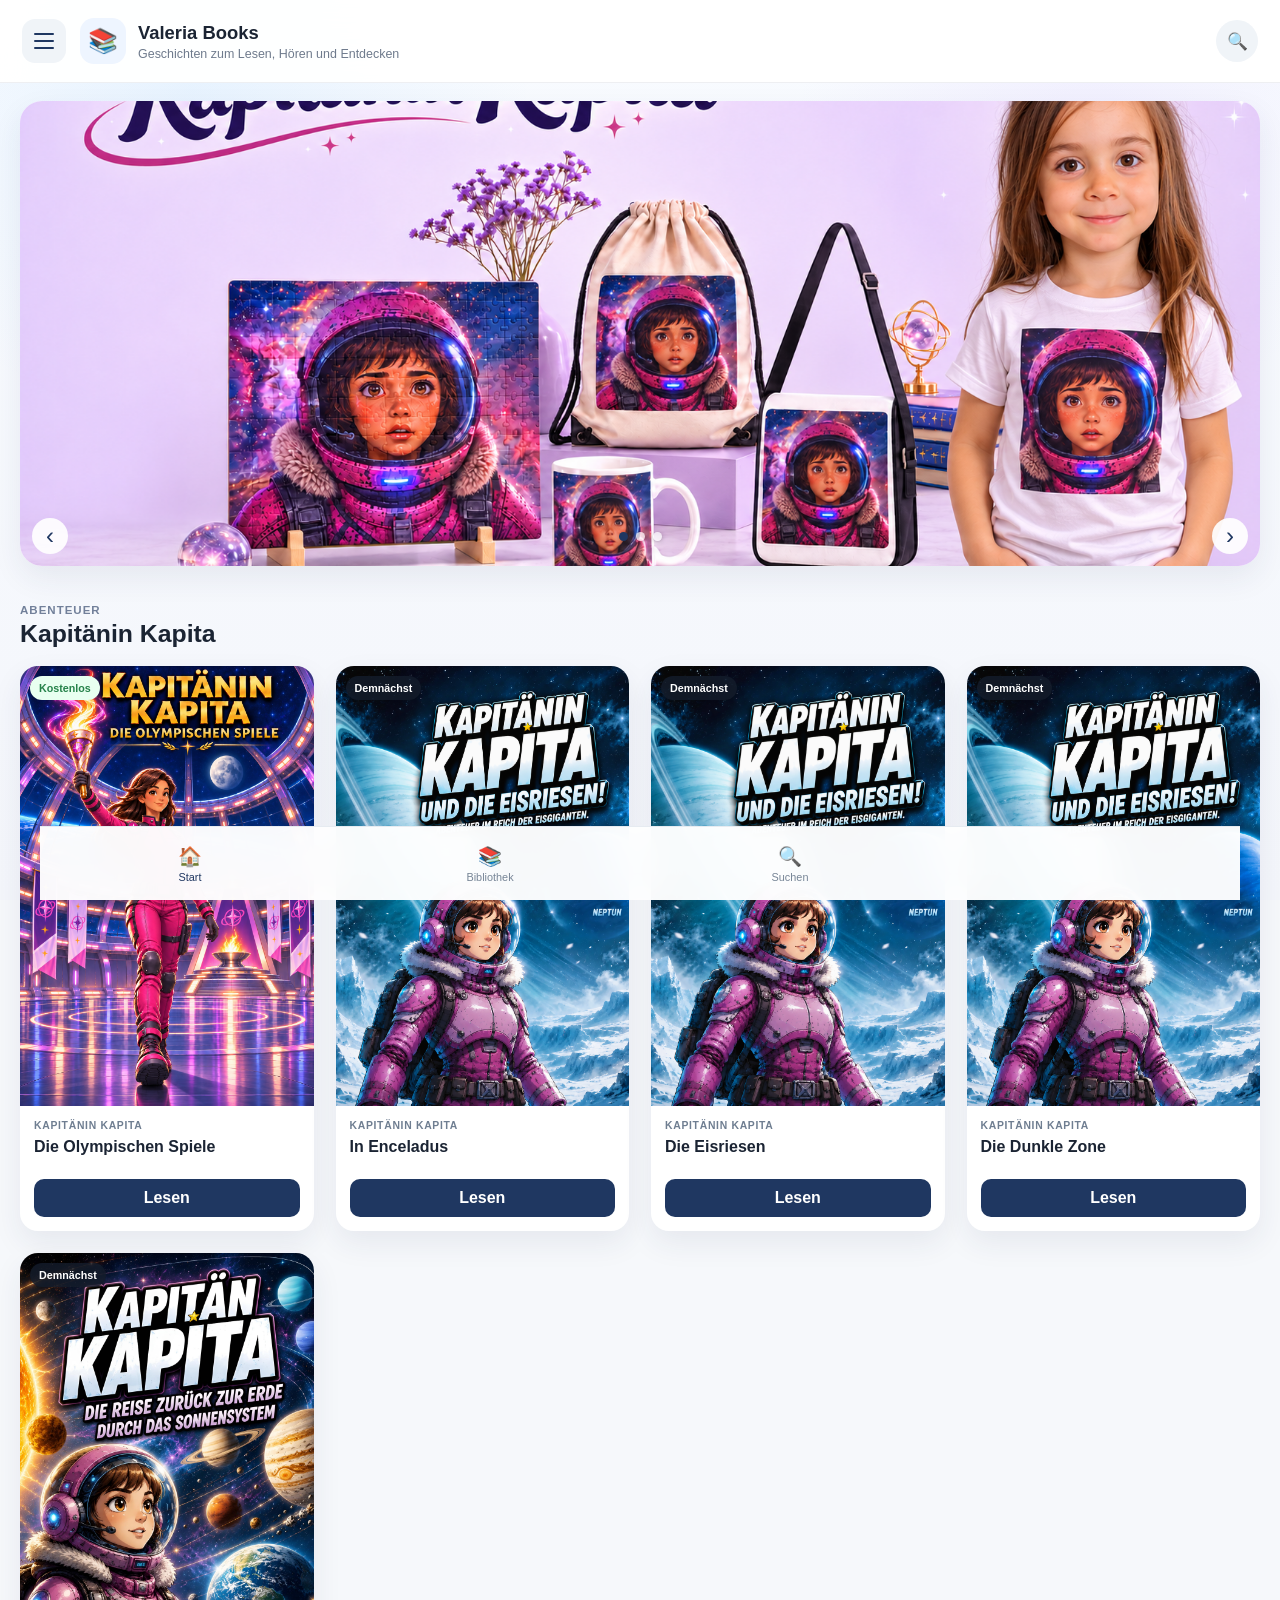
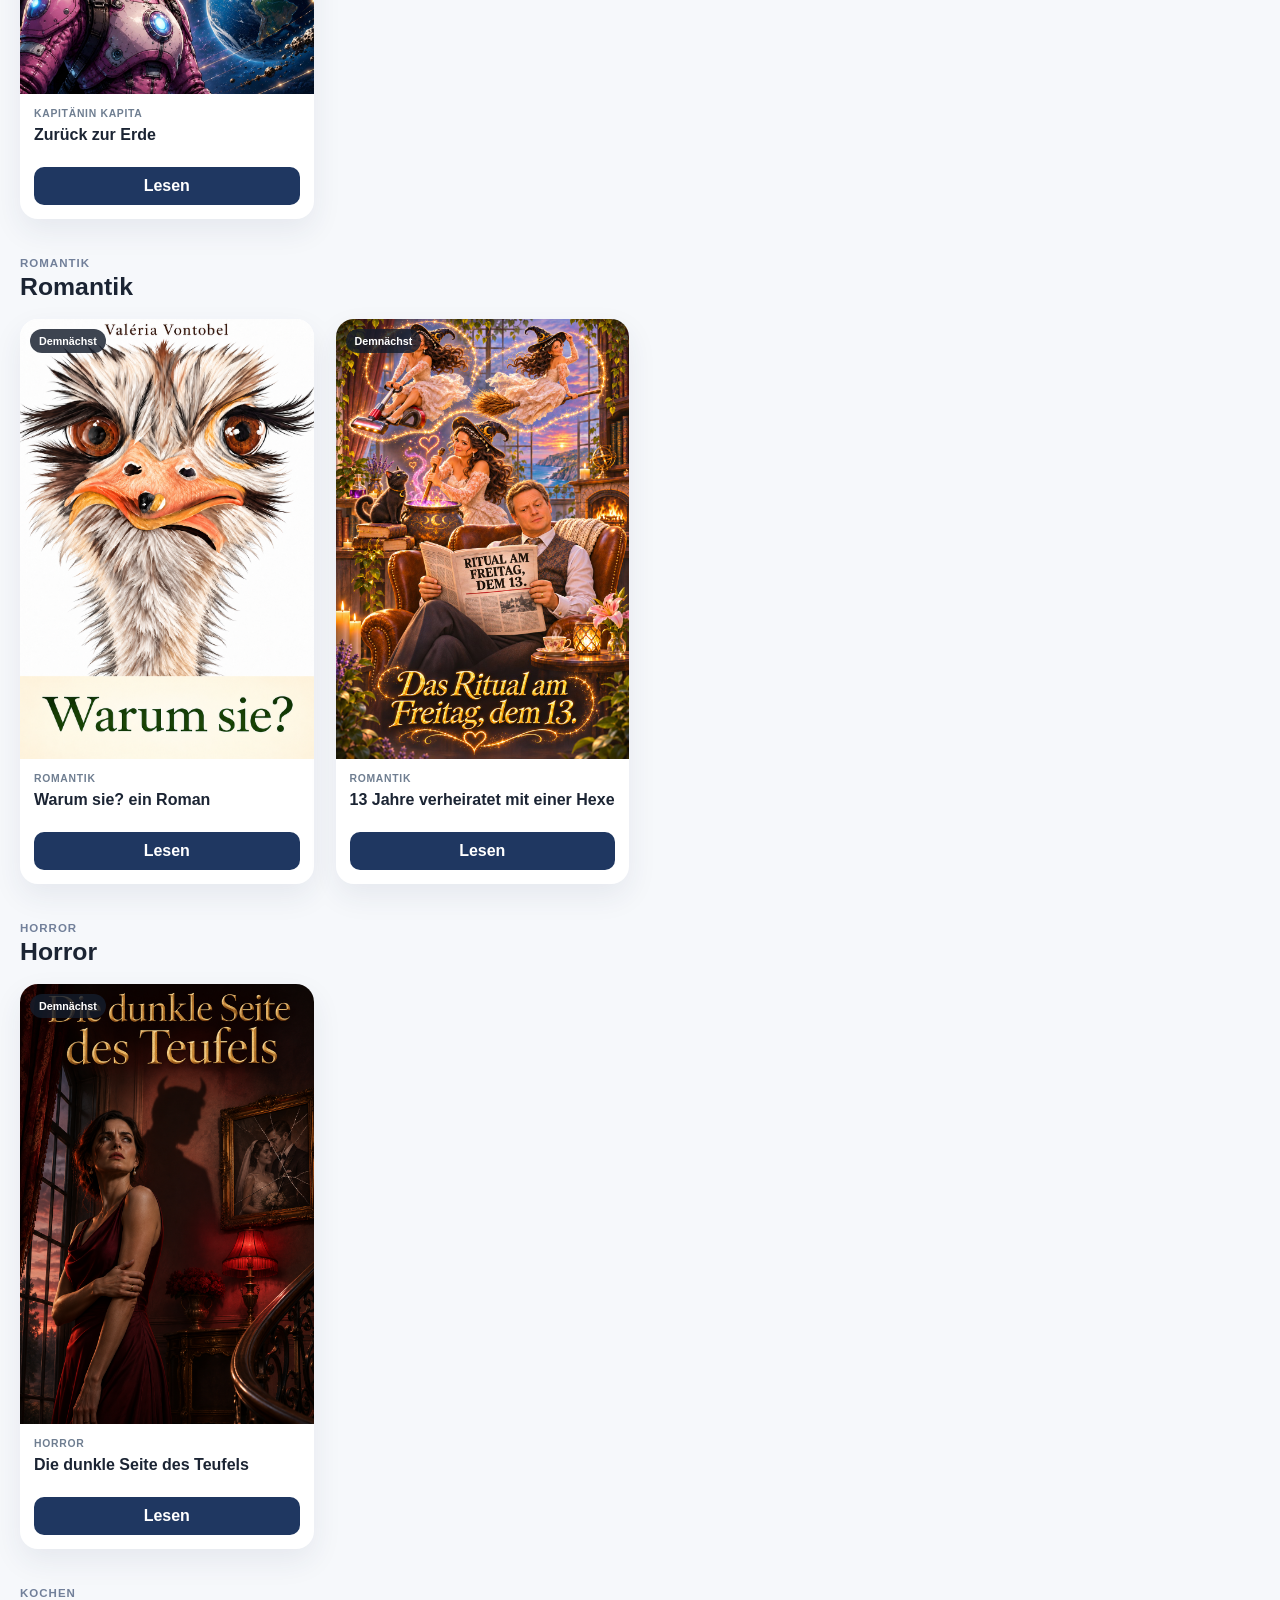
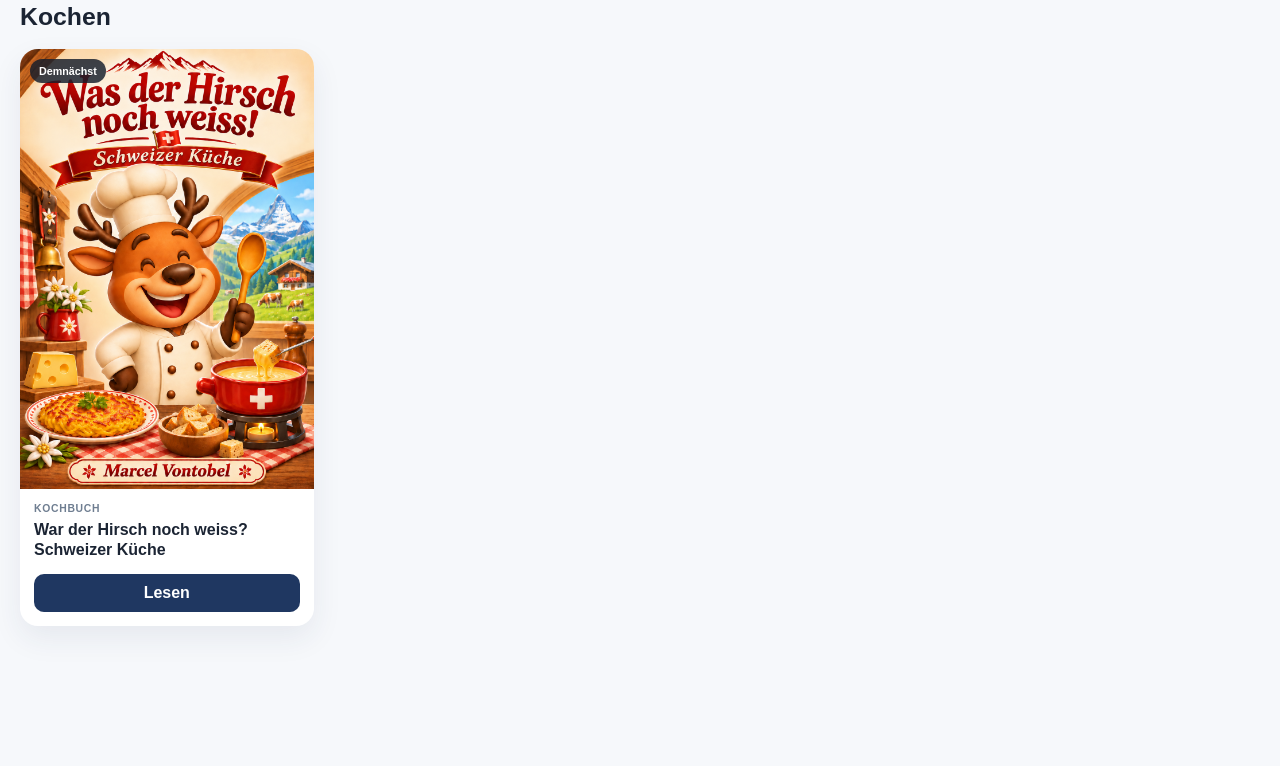
==== index.html @ 493003fc "Aktualisieren von index.html" ====
<!DOCTYPE html>
<html lang="de">
<head>
  <meta charset="UTF-8">
  <meta name="viewport" content="width=device-width, initial-scale=1.0">
  <meta name="theme-color" content="#f6f8fb">
  <title>Valeria Books</title>
  <link rel="stylesheet" href="style.css">
</head>
<body id="start">
  <div class="stars" aria-hidden="true"></div>

  <header class="app-header">
    <button class="hamburger-button" type="button" data-action="toggle-menu" aria-label="Menü öffnen" aria-expanded="false" aria-controls="sideMenu">
      <span></span><span></span><span></span>
    </button>

    <a class="brand" href="#start" aria-label="Valeria Books – Startseite">
      <span class="brand-logo" aria-hidden="true">📚</span>
      <span>
        <strong>Valeria Books</strong>
        <small>Geschichten zum Lesen, Hören und Entdecken</small>
      </span>
    </a>

    <button class="icon-button" type="button" aria-label="Bücher suchen" data-action="search">🔍</button>
  </header>

  <div class="menu-backdrop" data-menu-backdrop hidden></div>
  <aside class="side-drawer" id="sideMenu" aria-label="Seitennavigation" aria-hidden="true" hidden>
    <div class="drawer-header">
      <div class="drawer-brand"><span aria-hidden="true">📚</span><strong>Valeria Books</strong></div>
      <button class="drawer-close" type="button" data-action="close-menu" aria-label="Menü schließen">×</button>
    </div>
    <nav class="drawer-nav" aria-label="Buchbereiche">
      <a href="#start">Startseite</a>
      <a href="#abenteuer">Kapitänin Kapita</a>
      <a href="#romantik">Romantik</a>
      <a href="#horror">Horror</a>
      <a href="#kochen">Kochen</a>
      
    </nav>
    <button class="drawer-search" type="button" data-action="search">🔍 Bücher suchen</button>
  </aside>

  <main class="app-container">
    <section class="banner-section" aria-label="Shop-Banner">
      <div class="banner-carousel" data-banner-carousel>
        <a class="banner-slide is-active"  target="_blank" rel="noopener noreferrer" data-banner-slide aria-hidden="false">
          <img src="img/file_0000000030fc8210bdee2d3b74ef3574.png" alt="Personalisierte Produkte im Valeria-Shop">
        </a>
        <a class="banner-slide"
 target="_blank" rel="noopener noreferrer" data-banner-slide aria-hidden="true" hidden>
          <img src="img/file_00000000e430821088c0ae349a2ea5d4.png" alt="Weitere Produkte im Valeria">
        </a>
        <a class="banner-slide" 
 target="_blank" rel="noopener noreferrer" data-banner-slide aria-hidden="true" hidden>
          <img src="img/file_000000004d2882109ab9c5c5f6f6f538.png" alt="Entdecke den Valeria-Shop">
        </a>
        <div class="banner-controls" aria-label="Banner-Steuerung">
          <button type="button" data-banner-previous aria-label="Vorheriges Banner">‹</button>
          <div class="banner-indicators" aria-label="Banner auswählen">
            <button type="button" class="banner-indicator is-active" data-banner-to="0" aria-label="Banner 1"></button>
            <button type="button" class="banner-indicator" data-banner-to="1" aria-label="Banner 2"></button>
            <button type="button" class="banner-indicator" data-banner-to="2" aria-label="Banner 3"></button>
          </div>
          <button type="button" data-banner-next aria-label="Nächstes Banner">›</button>
        </div>
      </div>
    </section>

    

    <section class="books-section" id="abenteuer" data-section-category="abenteuer" aria-labelledby="adventure-title">
      <div class="section-header">
        <div><span class="section-label">Abenteuer</span><h2 id="adventure-title">Kapitänin Kapita</h2></div>
      </div>
      <div class="book-grid">
        <article class="book-card" data-book="olympia" data-genres="abenteuer" data-status="available">
          <div class="cover-wrapper">
            <img src="img/file_0000000037108210b31a0ede1bb3b9b4.png"
 class="book-cover" alt="Kapitänin Kapita – Die Olympischen Spiele">
            <span class="book-badge free">Kostenlos</span>
          </div>
          <div class="book-info"><span class="book-series">KAPITÄNIN KAPITA</span><h3>Die Olympischen Spiele</h3><a class="book-button" href="olympiade.html">Lesen</a></div>
        </article>

        <article class="book-card" data-book="enceladus" data-genres="abenteuer" data-status="soon">
          <div class="cover-wrapper"><img src="img/IMG_20261128_060818.png" class="book-cover" alt="Kapitänin Kapita – In Enceladus"><span class="book-badge locked">Demnächst</span></div>
          <div class="book-info"><span class="book-series">KAPITÄNIN KAPITA</span><h3>In Enceladus</h3><a class="book-button" href="flipbuch2.html">Lesen</a></div>
        </article>

        <article class="book-card" data-book="eisriesen" data-genres="abenteuer" data-status="soon">
          <div class="cover-wrapper"><img src="img/IMG_20261128_060818.png" class="book-cover" alt="Kapitänin Kapita – Die Eisriesen"><span class="book-badge locked">Demnächst</span></div>
          <div class="book-info"><span class="book-series">KAPITÄNIN KAPITA</span><h3>Die Eisriesen</h3><a class="book-button" href="eisreisen.html">Lesen</a></div>
        </article>

        <article class="book-card" data-book="dunkle-zone" data-genres="abenteuer" data-status="soon">
          <div class="cover-wrapper"><img src="img/IMG_20261128_060818.png" class="book-cover" alt="Kapitänin Kapita – Die Dunkle Zone"><span class="book-badge locked">Demnächst</span></div>
          <div class="book-info"><span class="book-series">KAPITÄNIN KAPITA</span><h3>Die Dunkle Zone</h3><a class="book-button" href="dunkle-zone.html">Lesen</a></div>
        </article>

        <article class="book-card" data-book="zurueck-erde" data-genres="abenteuer" data-status="soon">
          <div class="cover-wrapper"><img src="img/volta para terra.jpg" class="book-cover" alt="Kapitänin Kapita – Zurück zur Erde"><span class="book-badge locked">Demnächst</span></div>
          <div class="book-info"><span class="book-series">KAPITÄNIN KAPITA</span><h3>Zurück zur Erde</h3><a class="book-button" href="zurueck-zur-erde.html">Lesen</a></div>
        </article>
      </div>
    </section>

    <section class="books-section" id="romantik" data-section-category="romantik" aria-labelledby="romantik-title">
      <div class="section-header"><div><span class="section-label">Romantik</span><h2 id="romantik-title">Romantik</h2></div></div>
      <div class="book-grid">
        <article class="book-card" data-book="warum-sie" data-genres="romantik" data-status="soon">
          <div class="cover-wrapper"><img src="img/file_0000000092f08210beefaadc569ef934.png" class="book-cover" alt="Warum sie?"><span class="book-badge locked">Demnächst</span></div>
          <div class="book-info"><span class="book-series">ROMANTIK</span><h3>Warum sie? ein Roman</h3><a class="book-button" href="warum-sie.html">Lesen</a></div>
        </article>
        <article class="book-card" data-book="33-jahre-hexe" data-genres="romantik" data-status="soon">
          <div class="cover-wrapper"><img src="img/file_00000000ebf08210982a9cc4c1b26bf6.jpg" class="book-cover" alt="13 Jahre verheiratet mit einer Hexe"><span class="book-badge locked">Demnächst</span></div>
          <div class="book-info"><span class="book-series">ROMANTIK</span><h3>13 Jahre verheiratet mit einer Hexe</h3><a class="book-button" href="33-jahre-verheiratet-mit-einer-hexe.html">Lesen</a></div>
        </article>
        
      </div>
    </section>
<section
  class="books-section"
  id="horror"
  data-section-category="horror"
  aria-labelledby="horror-title"
>
  <div class="section-header">
    <div>
      <span class="section-label">Horror</span>
      <h2 id="horror-title">Horror</h2>
    </div>
  </div>

  <div class="book-grid">

    <article
      class="book-card"
      data-book="dunkle-seite-des-teufels"
      data-genres="horror"
      data-status="soon"
    >
      <div class="cover-wrapper">
        <img
          src="img/file_000000007bf48210860c46ea80ad7a96.png"
          class="book-cover"
          alt="Die dunkle Seite des Teufels"
        >
        <span class="book-badge locked">Demnächst</span>
      </div>

      <div class="book-info">
        <span class="book-series">HORROR</span>
        <h3>Die dunkle Seite des Teufels</h3>
        <a
          class="book-button"
          href="die-dunkle-seite-des-teufels.html"
        >
          Lesen
        </a>
      </div>
    </article>


    
</section>
    

    

    <section class="books-section" id="kochen" data-section-category="kochen" aria-labelledby="kochen-title">
      <div class="section-header"><div><span class="section-label">Kochen</span><h2 id="kochen-title">Kochen</h2></div></div>
      <div class="book-grid">
        <article class="book-card" data-book="schweizer-kueche" data-genres="kochen" data-status="soon">
          <div class="cover-wrapper"><img src="img/file_0000000044d082108f088b40fbda5c74.png" class="book-cover" alt="War der Hirsch noch weiss? Schweizer Küche"><span class="book-badge locked">Demnächst</span></div>
          <div class="book-info"><span class="book-series">KOCHBUCH</span><h3>War der Hirsch noch weiss? Schweizer Küche</h3><a class="book-button" href="war-der-hirsch-noch-weiss.html">Lesen</a></div>
        
      </div>
    </section>

    <div class="bottom-space" aria-hidden="true"></div>
  </main>

  <nav class="bottom-nav" aria-label="Hauptmenü">
    <a href="#start" class="nav-item active"><span aria-hidden="true">🏠</span><small>Start</small></a>
    <a href="#abenteuer" class="nav-item"><span aria-hidden="true">📚</span><small>Bibliothek</small></a>
    <button class="nav-item" type="button" data-action="search"><span aria-hidden="true">🔍</span><small>Suchen</small></button>
    
  </nav>

  <script src="app.js"></script>
</body>
</html>
---- style.css ----
/* =========================
   RESET
========================= */

* {
  margin: 0;
  padding: 0;
  box-sizing: border-box;
}

html {
  scroll-behavior: smooth;
}

body {
  font-family: Arial, Helvetica, sans-serif;
  background: #f6f8fb;
  color: #1b2433;
  min-height: 100vh;
  overflow-x: hidden;
}

/* =========================
   FUNDO
========================= */

.stars {
  position: fixed;
  inset: 0;
  pointer-events: none;
  z-index: -1;

  background:
    radial-gradient(circle at 15% 10%, rgba(119, 190, 255, 0.13), transparent 25%),
    radial-gradient(circle at 85% 15%, rgba(190, 154, 255, 0.12), transparent 22%),
    linear-gradient(180deg, #f8fbff 0%, #f4f6fb 100%);
}

/* =========================
   CABEÇALHO
========================= */

.app-header {
  width: 100%;
  max-width: 1200px;
  margin: 0 auto;

  padding: 18px 22px;

  display: flex;
  align-items: center;
  justify-content: space-between;

  position: sticky;
  top: 0;
  z-index: 1000;

  background: rgba(255, 255, 255, 0.94);
  backdrop-filter: blur(16px);

  border-bottom: 1px solid rgba(20, 40, 70, 0.07);
}

.brand {
  display: flex;
  align-items: center;
  gap: 12px;
}

.brand-logo {
  width: 46px;
  height: 46px;

  display: flex;
  align-items: center;
  justify-content: center;

  border-radius: 14px;

  background: #eef5ff;

  font-size: 1.5rem;
}

.brand h1 {
  font-size: 1.2rem;
  margin-bottom: 3px;
}

.brand p {
  font-size: 0.78rem;
  color: #6f7b8d;
}

.header-actions {
  display: flex;
  align-items: center;
  gap: 8px;
}

.icon-button,
.profile-button {
  width: 42px;
  height: 42px;

  border: none;
  border-radius: 50%;

  background: #f0f4f8;

  cursor: pointer;

  font-size: 1.05rem;
}

/* =========================
   CONTAINER PRINCIPAL
========================= */

.app-container {
  width: 100%;
  max-width: 1200px;

  margin: 0 auto;

  padding: 22px 20px 120px;
}

/* =========================
   CARROSSEL DO BANNER
========================= */

.banner-carousel {
  position: relative;
  overflow: hidden;
  border-radius: 22px;
  background: white;
  box-shadow: 0 12px 30px rgba(33, 53, 85, 0.08);
}

.banner-slide {
  display: block;
  width: 100%;
}

.banner-slide[hidden] {
  display: none;
}

.banner-slide img {
  display: block;
  width: 100%;
  aspect-ratio: 16 / 6;
  object-fit: cover;
}

.banner-controls {
  position: absolute;
  right: 12px;
  bottom: 12px;
  left: 12px;
  display: flex;
  align-items: center;
  justify-content: space-between;
  pointer-events: none;
}

.banner-controls > button,
.banner-indicator {
  pointer-events: auto;
  border: 0;
  cursor: pointer;
}

.banner-controls > button {
  width: 36px;
  height: 36px;
  border-radius: 50%;
  background: rgba(255, 255, 255, 0.92);
  color: #1f3761;
  font: inherit;
  font-size: 1.5rem;
  line-height: 1;
}

.banner-indicators {
  display: flex;
  align-items: center;
  gap: 8px;
}

.banner-indicator {
  width: 9px;
  height: 9px;
  padding: 0;
  border-radius: 50%;
  background: rgba(255, 255, 255, 0.72);
  box-shadow: 0 1px 4px rgba(0, 0, 0, 0.25);
}

.banner-indicator.is-active {
  background: #1f3761;
}

/* =========================
   HERO
========================= */

.hero-section {
  min-height: 300px;

  border-radius: 28px;

  overflow: hidden;

  display: flex;
  align-items: center;

  padding: 34px;

  background:
    linear-gradient(
      120deg,
      rgba(14, 36, 76, 0.98),
      rgba(61, 86, 147, 0.92)
    );

  color: white;

  box-shadow: 0 18px 45px rgba(26, 48, 88, 0.16);
}

.hero-content {
  max-width: 620px;
}

.hero-label {
  display: inline-block;

  padding: 6px 11px;

  border-radius: 999px;

  background: rgba(255, 255, 255, 0.16);

  font-size: 0.72rem;
  font-weight: 700;

  letter-spacing: 1px;

  margin-bottom: 16px;
}

.hero-content h2 {
  font-size: clamp(2rem, 6vw, 3.5rem);
  line-height: 1.05;

  margin-bottom: 16px;
}

.hero-content p {
  font-size: 1rem;
  line-height: 1.7;

  max-width: 540px;

  opacity: 0.9;

  margin-bottom: 24px;
}

.hero-button {
  display: inline-flex;

  padding: 12px 18px;

  border-radius: 12px;

  background: white;

  color: #1a3158;

  text-decoration: none;

  font-weight: 700;
}

/* =========================
   CABEÇALHO DAS SEÇÕES
========================= */

/* =========================
   ANÚNCIOS
========================= */

.ad-section {
  margin: 28px 0;
}

.ad-section-label {
  display: block;
  margin-bottom: 8px;
  color: #7b8796;
  font-size: 0.68rem;
  font-weight: 700;
  letter-spacing: 1px;
  text-align: center;
  text-transform: uppercase;
}

.ad-slot {
  width: 100%;
  min-height: 100px;
  display: flex;
  align-items: center;
  justify-content: center;
  padding: 16px;
  border: 1px dashed #cfd7e1;
  border-radius: 18px;
  background: rgba(255, 255, 255, 0.72);
  color: #929dab;
  text-align: center;
}

.ad-slot span {
  font-size: 0.9rem;
}

@media (max-width: 600px) {
  .ad-section {
    margin: 22px 0;
  }

  .ad-slot {
    min-height: 120px;
    border-radius: 15px;
  }
}

section {
  margin-top: 38px;
}

.section-header {
  display: flex;
  align-items: flex-end;
  justify-content: space-between;

  gap: 12px;

  margin-bottom: 18px;
}

.section-header h2 {
  font-size: 1.55rem;
}

.section-label {
  display: block;

  font-size: 0.72rem;
  font-weight: 700;

  color: #72809a;

  text-transform: uppercase;
  letter-spacing: 1px;

  margin-bottom: 4px;
}

.text-button {
  border: none;
  background: transparent;

  color: #486fa9;

  font-weight: 700;

  cursor: pointer;
}

/* =========================
   CATEGORIAS
========================= */

.category-scroll {
  display: flex;
  gap: 12px;

  overflow-x: auto;

  padding-bottom: 6px;

  scrollbar-width: none;
}

.category-scroll::-webkit-scrollbar {
  display: none;
}

.category-card {
  min-width: 105px;

  border: 1px solid #e4eaf2;

  background: white;

  border-radius: 16px;

  padding: 14px 16px;

  display: flex;
  flex-direction: column;
  align-items: center;

  gap: 8px;

  cursor: pointer;

  box-shadow: 0 8px 20px rgba(30, 50, 80, 0.05);

  transition: 0.2s ease;
}

.category-card:hover {
  transform: translateY(-2px);
}

.category-card.active {
  background: #1f3761;
  color: white;
  border-color: transparent;
}

.category-icon {
  font-size: 1.5rem;
}

/* =========================
   LIVROS
========================= */

.books-scroll {
  display: flex;
  gap: 18px;

  overflow-x: auto;

  padding: 4px 2px 12px;

  scrollbar-width: none;
}

.books-scroll::-webkit-scrollbar {
  display: none;
}

.book-card {
  min-width: 190px;
  width: 190px;

  background: white;

  border-radius: 18px;

  overflow: hidden;

  box-shadow: 0 12px 30px rgba(33, 53, 85, 0.08);

  transition: transform 0.2s ease;
}

.book-card:hover {
  transform: translateY(-4px);
}

.cover-wrapper {
  position: relative;
}

.book-cover {
  width: 100%;
  height: 270px;

  object-fit: cover;

  display: block;
}

.book-badge {
  position: absolute;

  top: 10px;
  left: 10px;

  padding: 6px 9px;

  border-radius: 999px;

  font-size: 0.67rem;
  font-weight: 700;
}

.book-badge.free {
  background: #e8fff0;
  color: #26824a;
}

.book-badge.locked {
  background: rgba(20, 29, 43, 0.82);
  color: white;
}

.book-info {
  padding: 14px;
}

.book-series {
  font-size: 0.65rem;
  font-weight: 700;

  letter-spacing: 0.7px;

  color: #6f7e91;
}

.book-info h3 {
  font-size: 1rem;
  line-height: 1.25;

  margin-top: 6px;
}

.book-info p {
  margin-top: 7px;

  font-size: 0.76rem;
  color: #7a8797;
}

.book-button {
  display: block;

  width: 100%;

  margin-top: 14px;

  padding: 10px;

  border: none;
  border-radius: 10px;

  background: #1f3761;

  color: white;

  text-align: center;
  text-decoration: none;

  font-weight: 700;

  cursor: pointer;
}

.book-button.disabled {
  background: #e5e9ee;
  color: #8e99a7;

  cursor: not-allowed;
}

/* =========================
   GÊNEROS
========================= */

.genre-grid {
  display: grid;

  grid-template-columns: repeat(3, 1fr);

  gap: 14px;
}

.genre-large {
  min-height: 140px;

  background: white;

  border-radius: 20px;

  padding: 20px;

  display: flex;
  align-items: center;

  gap: 16px;

  box-shadow: 0 10px 24px rgba(33, 53, 85, 0.06);
}

.genre-large > span {
  font-size: 2.1rem;
}

.genre-large h3 {
  margin-bottom: 5px;
}

.genre-large p {
  font-size: 0.84rem;
  color: #768498;
}

/* =========================
   BANNER DA LOJA
========================= */

.shop-banner-link {
  display: block;
  overflow: hidden;
  border-radius: 20px;
  background: white;
  box-shadow: 0 10px 26px rgba(33, 53, 85, 0.07);
}

.shop-banner-image {
  display: block;
  width: 100%;
  aspect-ratio: 16 / 6;
  object-fit: cover;
}

.shop-button {
  display: inline-flex;
  align-items: center;
  justify-content: center;
  margin-top: 14px;
  padding: 11px 18px;
  border-radius: 10px;
  background: #1f3761;
  color: white;
  text-decoration: none;
  font-weight: 700;
}

/* =========================
   PRÉVIA DE ENCÉLADO
========================= */

.enceladus-preview {
  display: grid;
  grid-template-columns: minmax(130px, 190px) minmax(0, 1fr);
  align-items: center;
  gap: 20px;
  padding: 18px;
  border-radius: 22px;
  background: white;
  box-shadow: 0 12px 30px rgba(33, 53, 85, 0.08);
}

.enceladus-preview > img {
  display: block;
  width: 100%;
  height: 250px;
  object-fit: cover;
  border-radius: 14px;
}

.enceladus-info {
  display: flex;
  flex-direction: column;
  align-items: flex-start;
  gap: 10px;
}

.enceladus-info h3 {
  font-size: 1.3rem;
  line-height: 1.25;
}

.preview-button {
  margin-top: 4px;
  padding: 10px 16px;
  border: 0;
  border-radius: 10px;
  background: #1f3761;
  color: white;
  font: inherit;
  font-weight: 700;
  cursor: pointer;
}

.preview-button:hover,
.shop-button:hover {
  filter: brightness(1.08);
}

/* =========================
   MENU INFERIOR
========================= */

.bottom-nav {
  position: fixed;

  left: 50%;
  bottom: 0;

  transform: translateX(-50%);

  width: 100%;
  max-width: 1200px;

  min-height: 74px;

  display: grid;
  grid-template-columns: repeat(4, 1fr);

  background: rgba(255, 255, 255, 0.97);

  border-top: 1px solid #e6ebf1;

  backdrop-filter: blur(18px);

  z-index: 1500;
}

.nav-item {
  border: none;
  background: transparent;

  text-decoration: none;

  color: #778596;

  display: flex;
  flex-direction: column;

  align-items: center;
  justify-content: center;

  gap: 3px;

  cursor: pointer;

  font-family: inherit;
}

.nav-item span {
  font-size: 1.2rem;
}

.nav-item small {
  font-size: 0.68rem;
}

.nav-item.active {
  color: #1f3761;
}

.bottom-space {
  height: 20px;
}

/* =========================
   TABLET
========================= */

@media (max-width: 900px) {

  .genre-grid {
    grid-template-columns: 1fr 1fr;
  }

}

/* =========================
   CELULAR
========================= */

@media (max-width: 600px) {

  body {
    background: #f6f8fb;
  }

  .app-header {
    padding: 12px 14px;
  }

  .brand-logo {
    width: 40px;
    height: 40px;
  }

  .brand h1 {
    font-size: 1rem;
  }

  .brand p {
    display: none;
  }

  .header-actions {
    gap: 5px;
  }

  .icon-button,
  .profile-button {
    width: 38px;
    height: 38px;
  }

  .app-container {
    padding:
      12px 12px 105px;
  }

  .banner-carousel {
    border-radius: 18px;
  }

  .banner-slide img {
    aspect-ratio: 4 / 3;
  }

  .hero-section {
    min-height: 260px;

    border-radius: 22px;

    padding: 24px 20px;
  }

  .hero-content h2 {
    font-size: 2rem;
  }

  .hero-content p {
    font-size: 0.9rem;
  }

  section {
    margin-top: 28px;
  }

  .section-header h2 {
    font-size: 1.3rem;
  }

  .book-card {
    min-width: 155px;
    width: 155px;
  }

  .book-cover {
    height: 220px;
  }

  .book-info {
    padding: 11px;
  }

  .genre-grid {
    grid-template-columns: 1fr;
  }

  .genre-large {
    min-height: 110px;
  }

  .enceladus-preview {
    grid-template-columns: 105px minmax(0, 1fr);
    gap: 14px;
    padding: 13px;
  }

  .enceladus-preview > img {
    height: 150px;
  }

  .enceladus-info h3 {
    font-size: 1rem;
  }

  .preview-button {
    padding: 9px 12px;
    font-size: 0.85rem;
  }

  .shop-banner-image {
    aspect-ratio: 4 / 3;
  }

  .bottom-nav {
    min-height: 68px;
  }

  .nav-item small {
    font-size: 0.62rem;
  }

}

/* =========================
   CELULAR PEQUENO
========================= */

@media (max-width: 390px) {

  .book-card {
    min-width: 145px;
    width: 145px;
  }

  .book-cover {
    height: 205px;
  }

  .hero-content h2 {
    font-size: 1.8rem;
  }

}

/* Navegação lateral e grade de livros */
.app-header {
  max-width: 1320px;
  gap: 14px;
}

.brand {
  flex: 1;
  color: inherit;
  text-decoration: none;
}

.brand strong {
  display: block;
  font-size: 1.15rem;
  margin-bottom: 3px;
}

.brand small {
  display: block;
  color: #6f7b8d;
  font-size: 0.78rem;
}

.hamburger-button {
  width: 44px;
  height: 44px;
  display: grid;
  align-content: center;
  justify-items: center;
  gap: 5px;
  flex: 0 0 auto;
  border: 0;
  border-radius: 13px;
  background: #f0f4f8;
  cursor: pointer;
}

.hamburger-button span {
  display: block;
  width: 20px;
  height: 2px;
  border-radius: 99px;
  background: #1f3761;
}

.app-container {
  max-width: 1320px;
  padding-top: 18px;
  padding-bottom: 120px;
}

.banner-section {
  margin-top: 0;
}

.banner-slide img {
  aspect-ratio: 16 / 6;
  object-fit: cover;
}

.books-section,
.shop-section {
  scroll-margin-top: 100px;
}

.book-grid {
  display: grid;
  grid-template-columns: repeat(4, minmax(0, 1fr));
  gap: 22px;
  align-items: stretch;
}

.book-grid .book-card {
  width: auto;
  min-width: 0;
  height: 100%;
}

.book-grid .book-cover {
  width: 100%;
  height: auto;
  aspect-ratio: 2 / 3;
  object-fit: cover;
}

.book-grid .book-info {
  display: flex;
  flex-direction: column;
  align-items: stretch;
  min-height: 125px;
}

.book-grid .book-info h3 {
  flex: 1;
}

.menu-backdrop[hidden],
.side-drawer[hidden] {
  display: none !important;
}

body.menu-open {
  overflow: hidden;
}

.menu-backdrop {
  position: fixed;
  inset: 0;
  z-index: 2500;
  background: rgba(11, 20, 35, 0.48);
  backdrop-filter: blur(3px);
}

.side-drawer {
  position: fixed;
  inset: 0 auto 0 0;
  z-index: 2600;
  width: min(330px, 88vw);
  padding: 20px 18px;
  overflow-y: auto;
  background: #fff;
  box-shadow: 16px 0 45px rgba(20, 34, 55, 0.18);
  transform: translateX(-105%);
  transition: transform 0.24s ease;
}

.side-drawer.is-open {
  transform: translateX(0);
}

.drawer-header {
  display: flex;
  align-items: center;
  justify-content: space-between;
  padding-bottom: 20px;
  border-bottom: 1px solid #e8edf3;
}

.drawer-brand {
  display: flex;
  align-items: center;
  gap: 10px;
  color: #1f3761;
  font-size: 1.05rem;
}

.drawer-brand span {
  font-size: 1.35rem;
}

.drawer-close {
  width: 40px;
  height: 40px;
  border: 0;
  border-radius: 50%;
  background: #f0f4f8;
  color: #24354e;
  font-size: 1.7rem;
  cursor: pointer;
}

.drawer-nav {
  display: grid;
  gap: 6px;
  padding: 18px 0;
}

.drawer-nav a,
.drawer-search {
  display: flex;
  align-items: center;
  width: 100%;
  min-height: 48px;
  padding: 10px 13px;
  border: 0;
  border-radius: 12px;
  background: transparent;
  color: #26364d;
  font: inherit;
  font-weight: 600;
  text-align: left;
  text-decoration: none;
  cursor: pointer;
}

.drawer-nav a:hover,
.drawer-search:hover {
  background: #f1f5fa;
  color: #1f3761;
}

.drawer-search {
  background: #eef5ff;
  color: #1f3761;
}

@media (max-width: 900px) {
  .book-grid {
    grid-template-columns: repeat(3, minmax(0, 1fr));
    gap: 18px;
  }
}

@media (max-width: 600px) {
  .app-header {
    padding: 12px 14px;
    gap: 10px;
  }

  .brand {
    gap: 9px;
  }

  .brand strong {
    font-size: 1rem;
  }

  .brand small {
    display: none;
  }

  .hamburger-button {
    width: 40px;
    height: 40px;
  }

  .app-container {
    padding: 12px 14px 105px;
  }

  .banner-slide img {
    aspect-ratio: 16 / 8;
  }

  .book-grid {
    grid-template-columns: repeat(2, minmax(0, 1fr));
    gap: 14px;
  }

  .book-grid .book-info {
    padding: 10px;
    min-height: 112px;
  }

  .book-grid .book-info h3 {
    font-size: 0.92rem;
  }

  .book-grid .book-series {
    font-size: 0.58rem;
  }

  .book-button {
    padding: 10px 8px;
    font-size: 0.8rem;
  }

  .section-header h2 {
    font-size: 1.25rem;
  }
}

@media (max-width: 360px) {
  .app-header {
    gap: 7px;
  }

  .brand-logo {
    width: 36px;
    height: 36px;
    font-size: 1.25rem;
  }

  .book-grid {
    gap: 10px;
  }
}
/* ==================================================
   BUSCA
================================================== */

#searchOverlay,
#previewOverlay {
  position: fixed;
  inset: 0;

  background: rgba(12, 20, 35, 0.62);

  backdrop-filter: blur(6px);

  display: flex;
  align-items: center;
  justify-content: center;

  padding: 20px;

  z-index: 5000;
}

.preview-modal {
  width: 100%;
  max-width: 560px;
  max-height: 85vh;
  overflow-y: auto;
  padding: 22px;
  border-radius: 24px;
  background: white;
  box-shadow: 0 30px 70px rgba(0, 0, 0, 0.25);
}

.preview-cover {
  display: block;
  width: min(100%, 240px);
  max-height: 320px;
  object-fit: cover;
  margin: 0 auto 16px;
  border-radius: 14px;
}

.preview-modal > p {
  text-align: center;
  color: #6f7b8d;
}

.search-modal {
  width: 100%;
  max-width: 560px;

  max-height: 80vh;

  background: white;

  border-radius: 24px;

  padding: 22px;

  overflow-y: auto;

  box-shadow:
    0 30px 70px
    rgba(0,0,0,0.25);
}

.search-top {
  display: flex;
  justify-content: space-between;
  align-items: center;

  margin-bottom: 18px;
}

.search-top h2 {
  font-size: 1.4rem;
}

.search-top button,
#closeSearch,
.modal-close {
  width: 38px;
  height: 38px;

  border: none;

  border-radius: 50%;

  background: #eef2f6;

  cursor: pointer;
}

#bookSearchInput,
[data-book-search] {
  width: 100%;

  padding: 14px 16px;

  border-radius: 13px;

  border:
    1px solid #dfe5ed;

  outline: none;

  font-size: 1rem;

  margin-bottom: 16px;
}

#bookSearchInput:focus,
[data-book-search]:focus {
  border-color: #587cad;

  box-shadow:
    0 0 0 3px
    rgba(78, 120, 173, 0.12);
}

.search-result-item {
  width: 100%;

  display: flex;
  justify-content: space-between;
  align-items: center;

  gap: 12px;

  padding: 14px 4px;

  border: none;

  border-bottom:
    1px solid #edf0f4;

  background: transparent;

  text-align: left;

  cursor: pointer;
}

.search-result-item div {
  display: flex;
  flex-direction: column;

  gap: 4px;
}

.search-result-item strong {
  font-size: 0.95rem;
}

.search-result-item span {
  font-size: 0.75rem;

  color: #7a8798;
}

.search-result-item small {
  color: #65758c;
}

.no-results {
  padding: 30px 10px;

  text-align: center;

  color: #7d8999;
}

/* ==================================================
   MENSAGENS DO APP
================================================== */

.app-message {
  position: fixed;

  left: 50%;
  bottom: 95px;

  transform:
    translate(-50%, 20px);

  background:
    rgba(20, 31, 49, 0.94);

  color: white;

  padding:
    12px 18px;

  border-radius: 999px;

  font-size: 0.85rem;

  opacity: 0;

  pointer-events: none;

  transition:
    opacity 0.3s ease,
    transform 0.3s ease;

  z-index: 7000;

  box-shadow:
    0 12px 30px
    rgba(0,0,0,0.22);
}

.app-message.show {
  opacity: 1;

  transform:
    translate(-50%, 0);
}

/* ==================================================
   MOBILE
================================================== */

@media (max-width: 600px) {

  #searchOverlay {
    align-items: flex-end;

    padding: 0;
  }

  .search-modal {
    max-height: 88vh;
  }

}
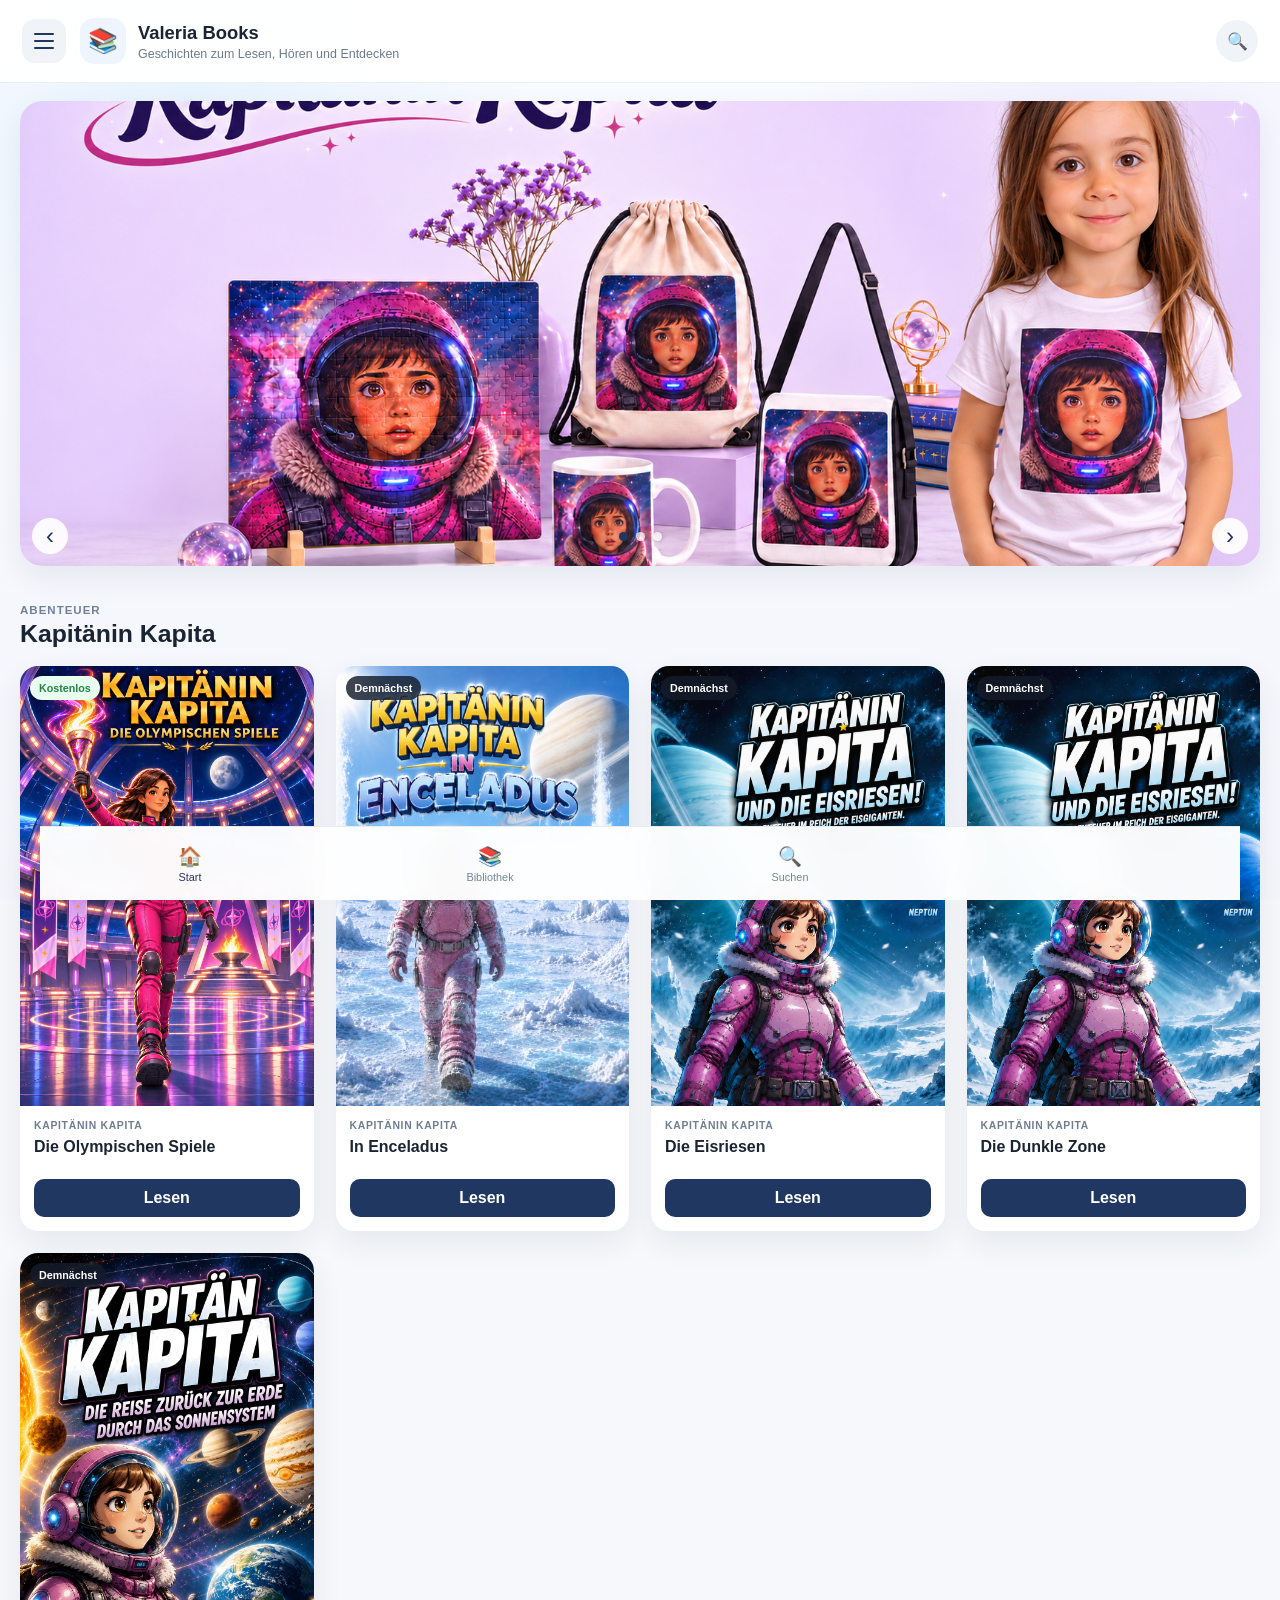
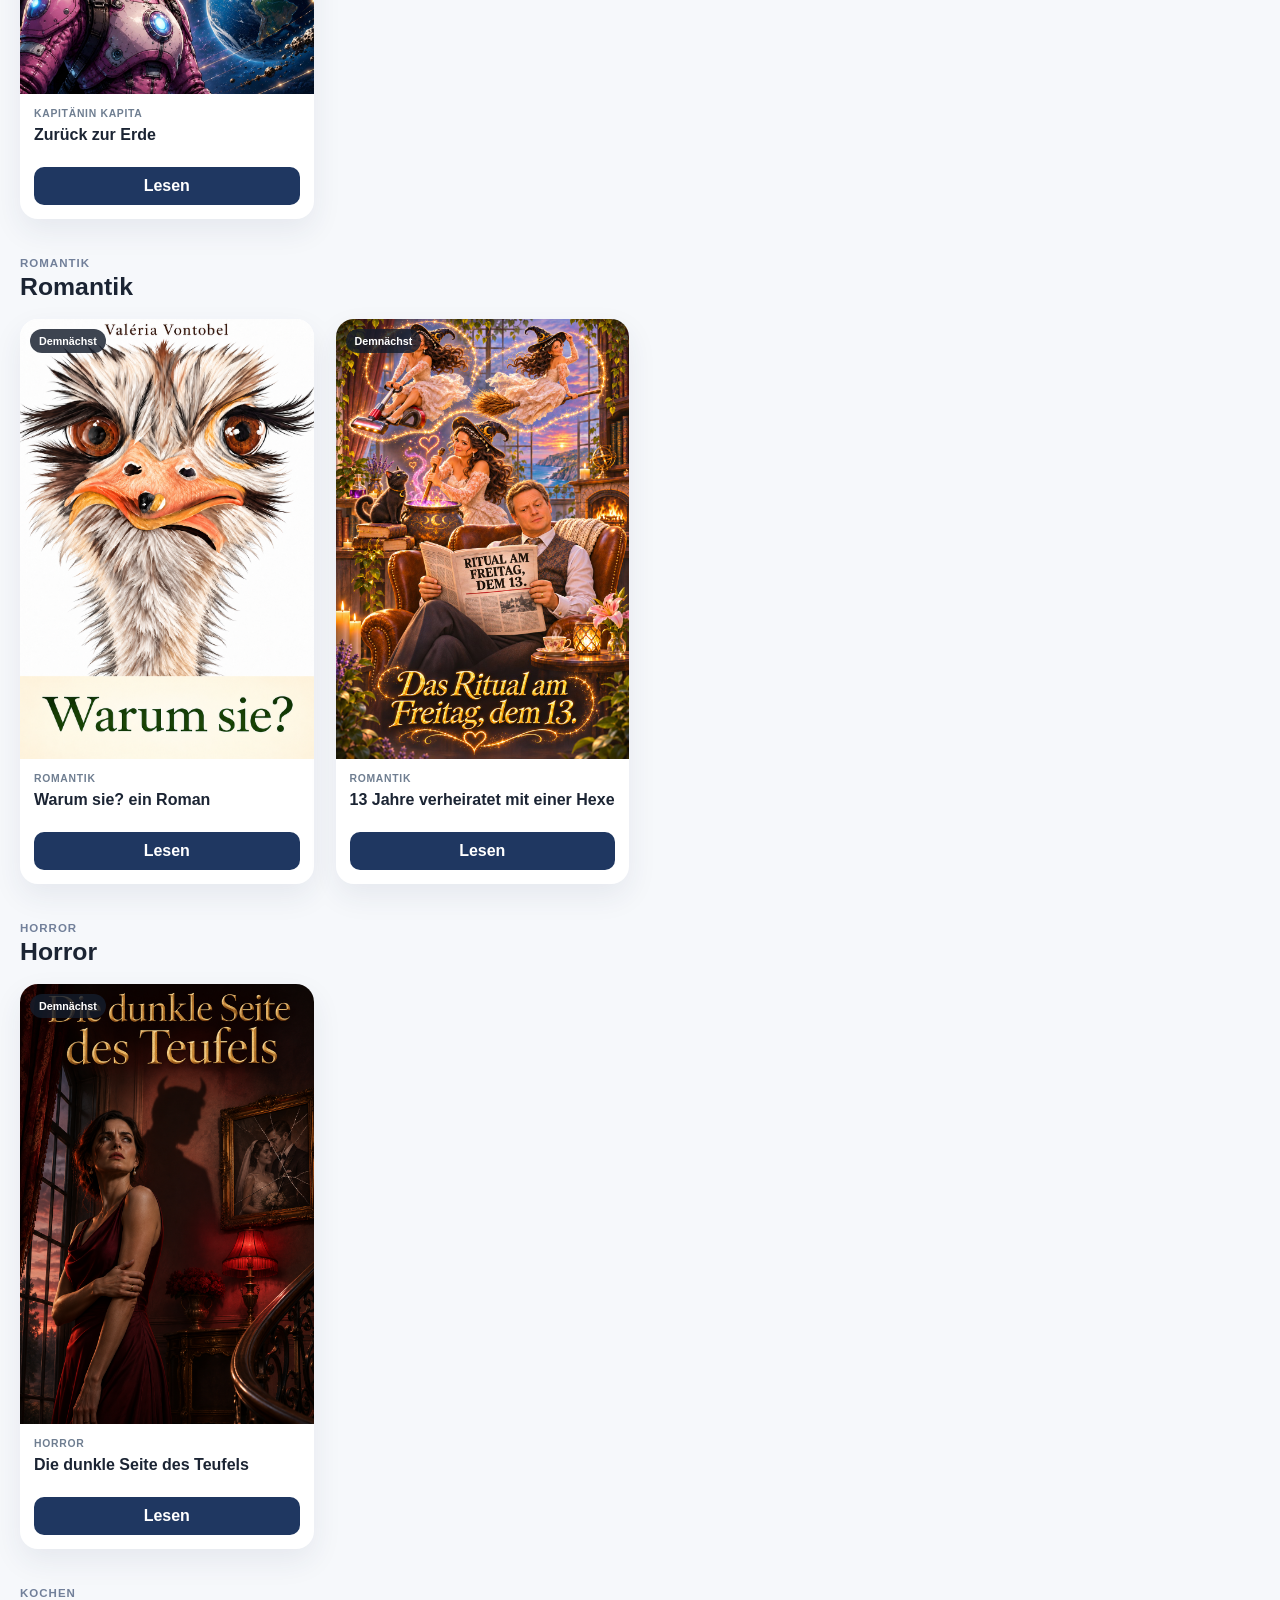
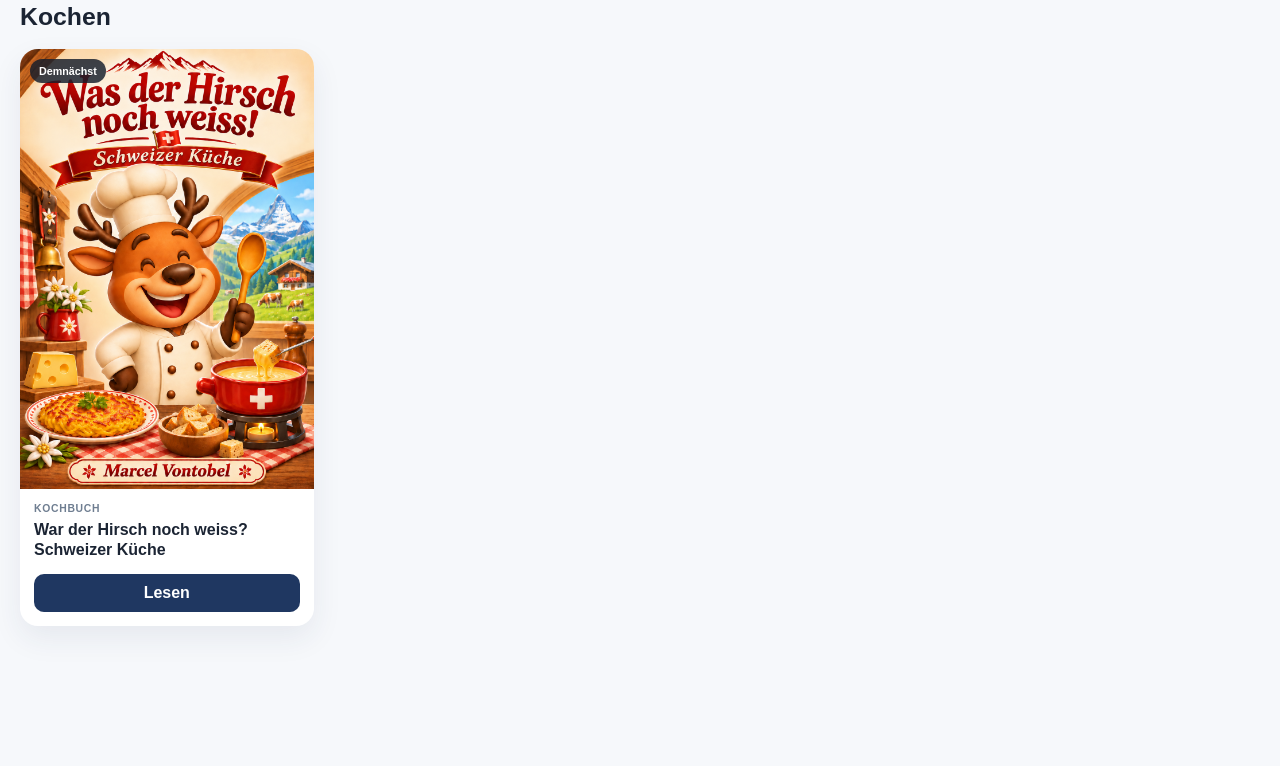
==== commit 12ae1bfc: "Aktualisieren von index.html" ====
--- a/index.html
+++ b/index.html
@@ -86,7 +86,7 @@
         </article>
 
         <article class="book-card" data-book="enceladus" data-genres="abenteuer" data-status="soon">
-          <div class="cover-wrapper"><img src="img/IMG_20261128_060818.png" class="book-cover" alt="Kapitänin Kapita – In Enceladus"><span class="book-badge locked">Demnächst</span></div>
+          <div class="cover-wrapper"><img src="img/file_00000000fdec82109ca26f36ee2c0033.png" class="book-cover" alt="Kapitänin Kapita – In Enceladus"><span class="book-badge locked">Demnächst</span></div>
           <div class="book-info"><span class="book-series">KAPITÄNIN KAPITA</span><h3>In Enceladus</h3><a class="book-button" href="flipbuch2.html">Lesen</a></div>
         </article>
 
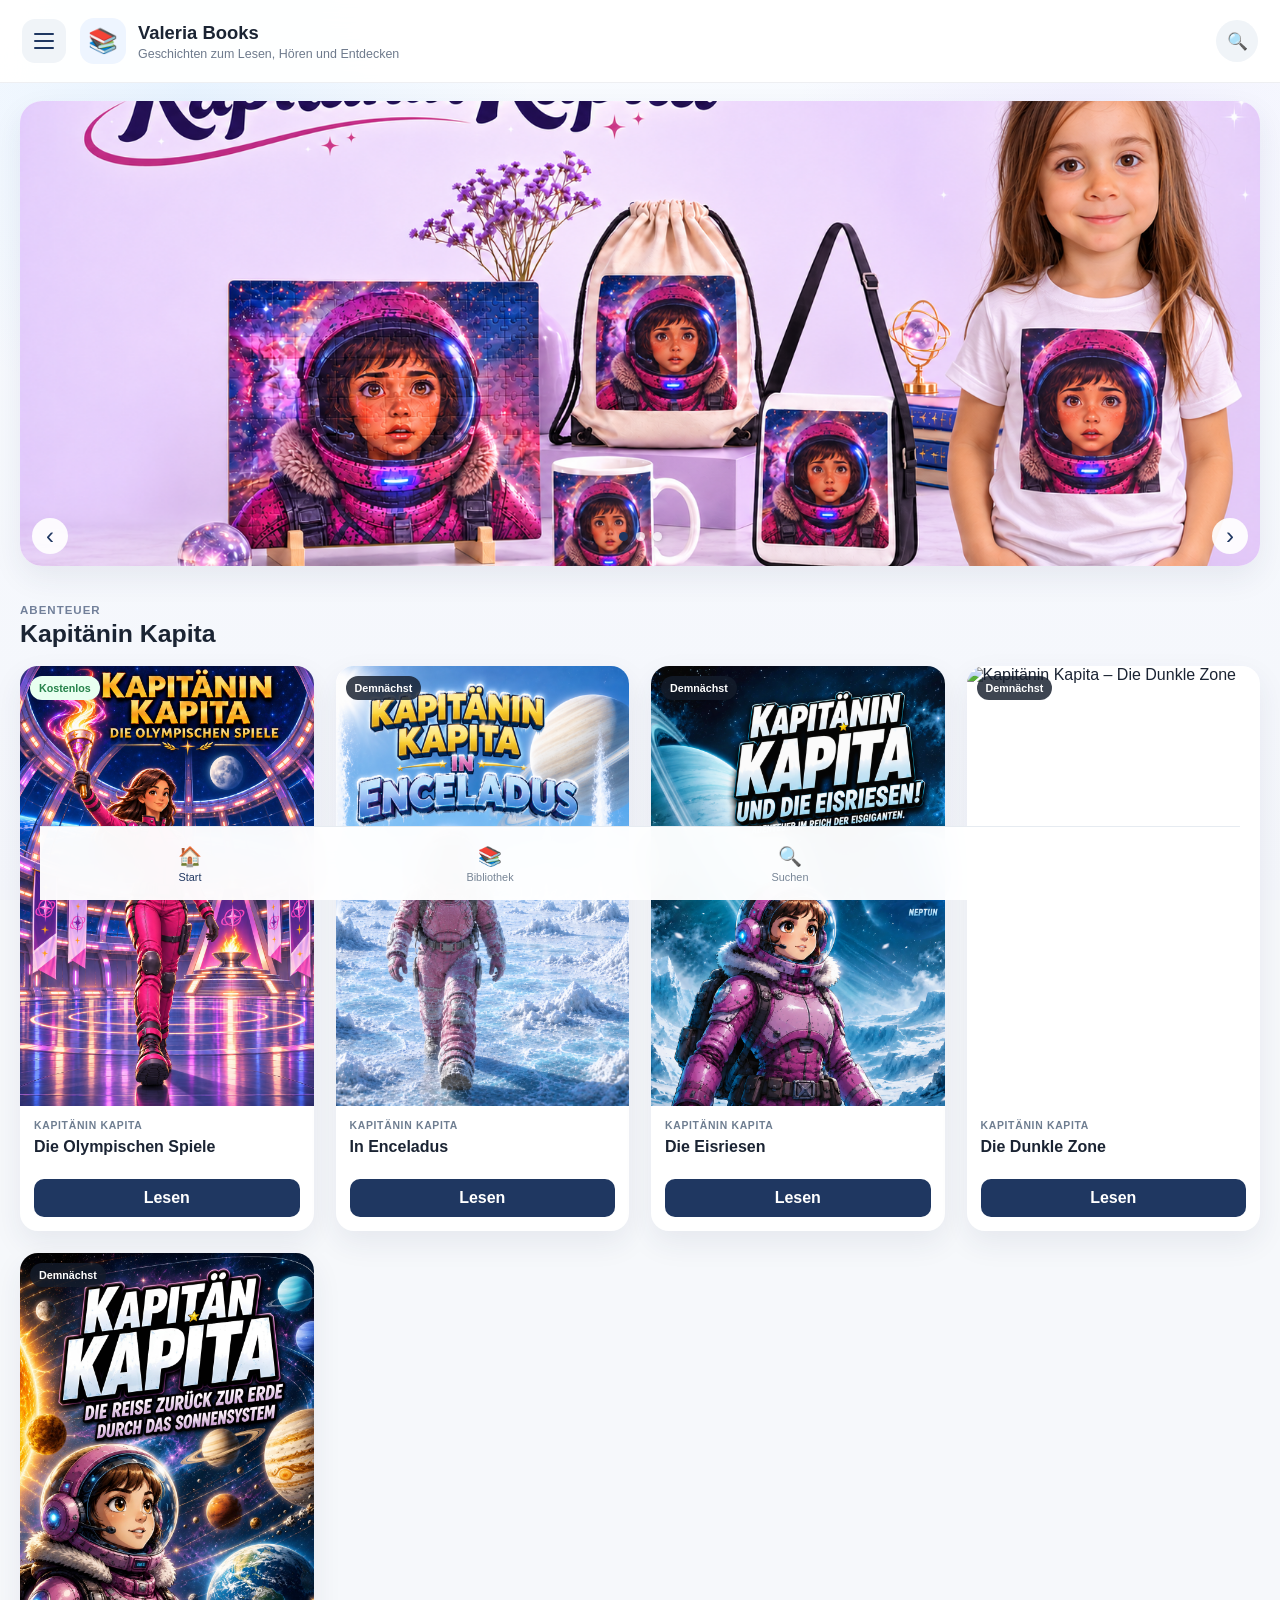
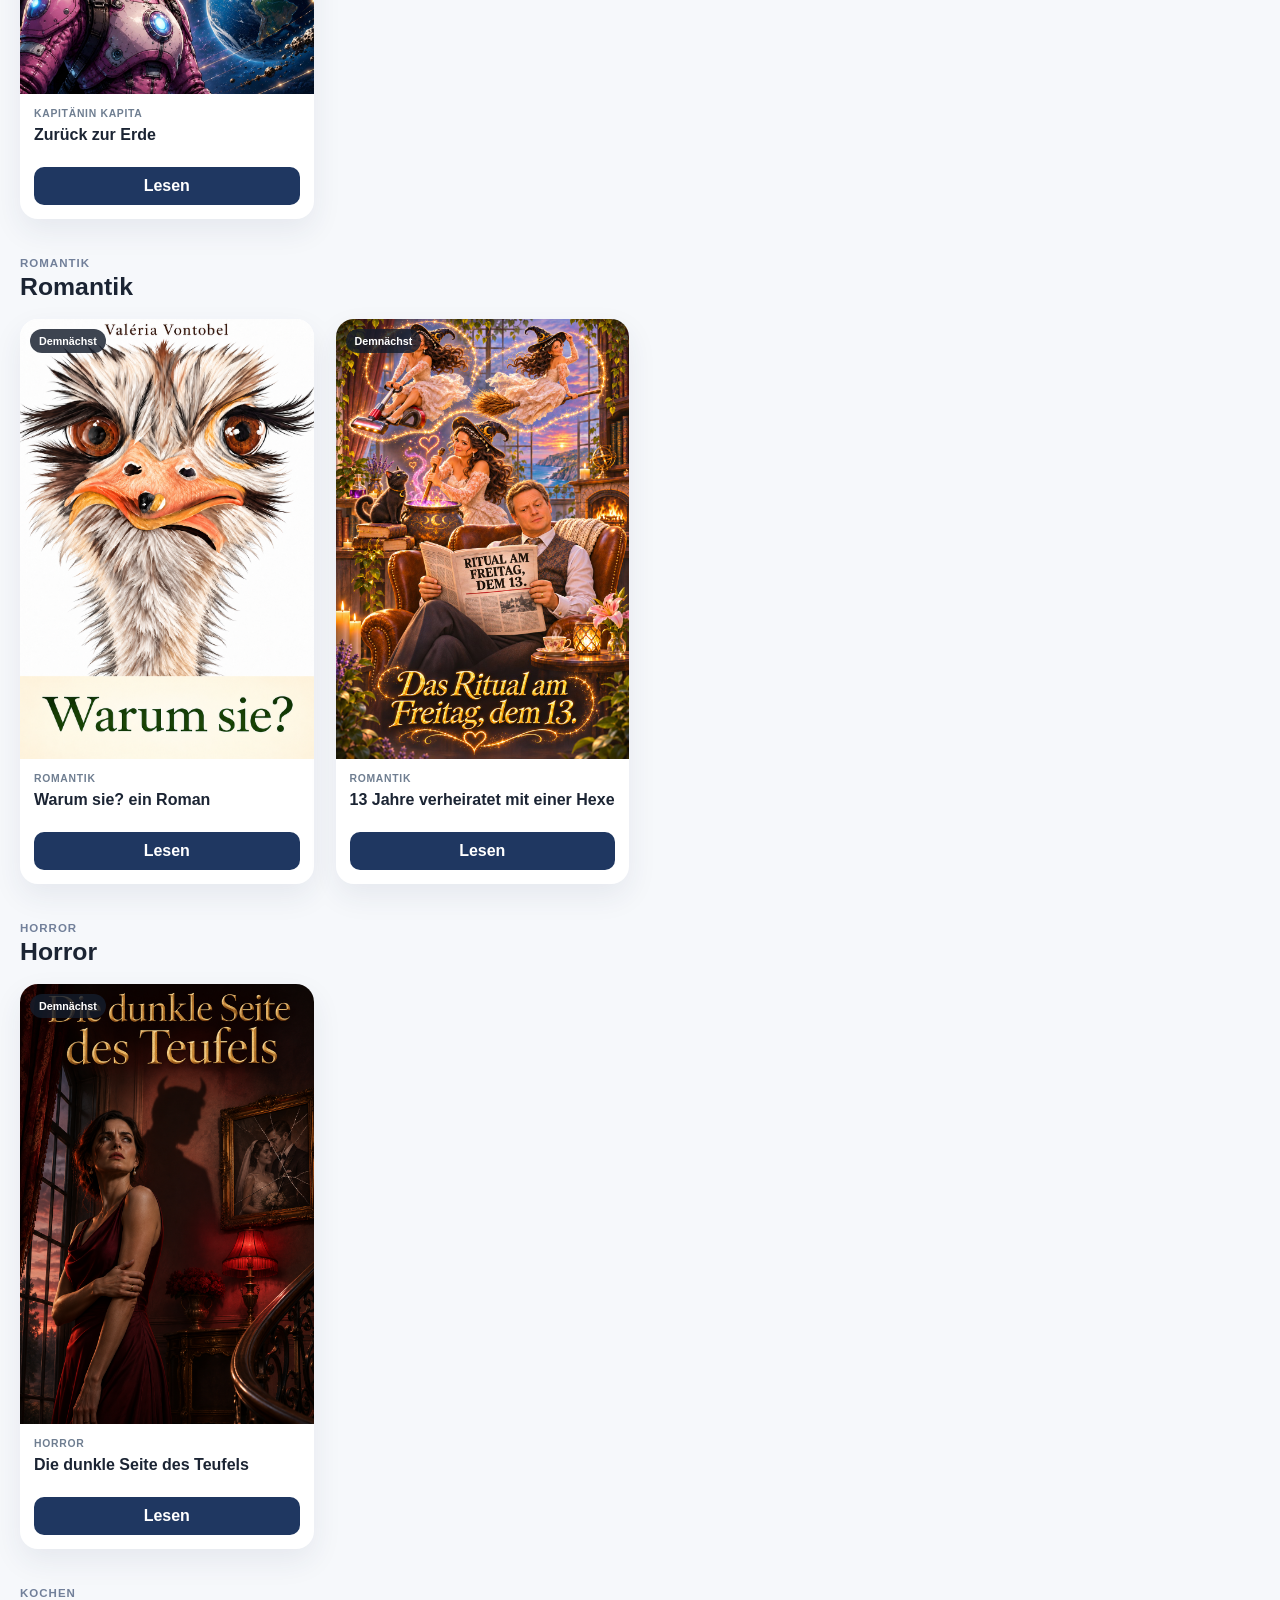
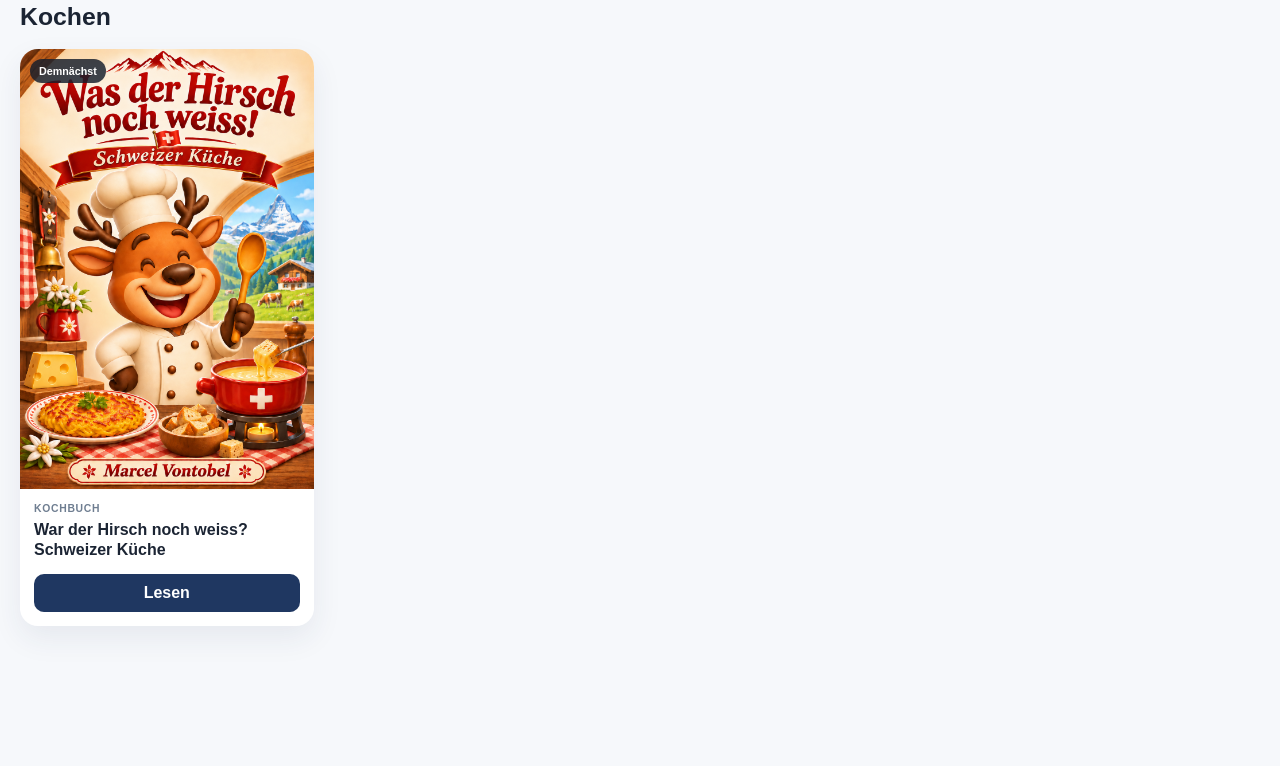
==== commit 1144af03: "Aktualisieren von index.html" ====
--- a/index.html
+++ b/index.html
@@ -96,7 +96,7 @@
         </article>
 
         <article class="book-card" data-book="dunkle-zone" data-genres="abenteuer" data-status="soon">
-          <div class="cover-wrapper"><img src="img/IMG_20261128_060818.png" class="book-cover" alt="Kapitänin Kapita – Die Dunkle Zone"><span class="book-badge locked">Demnächst</span></div>
+          <div class="cover-wrapper"><img src="img/file_00000000fdec82109ca26f36ee2c0033.pngfile_00000000fdec82109ca26f36ee2c0033.png" class="book-cover" alt="Kapitänin Kapita – Die Dunkle Zone"><span class="book-badge locked">Demnächst</span></div>
           <div class="book-info"><span class="book-series">KAPITÄNIN KAPITA</span><h3>Die Dunkle Zone</h3><a class="book-button" href="dunkle-zone.html">Lesen</a></div>
         </article>
 
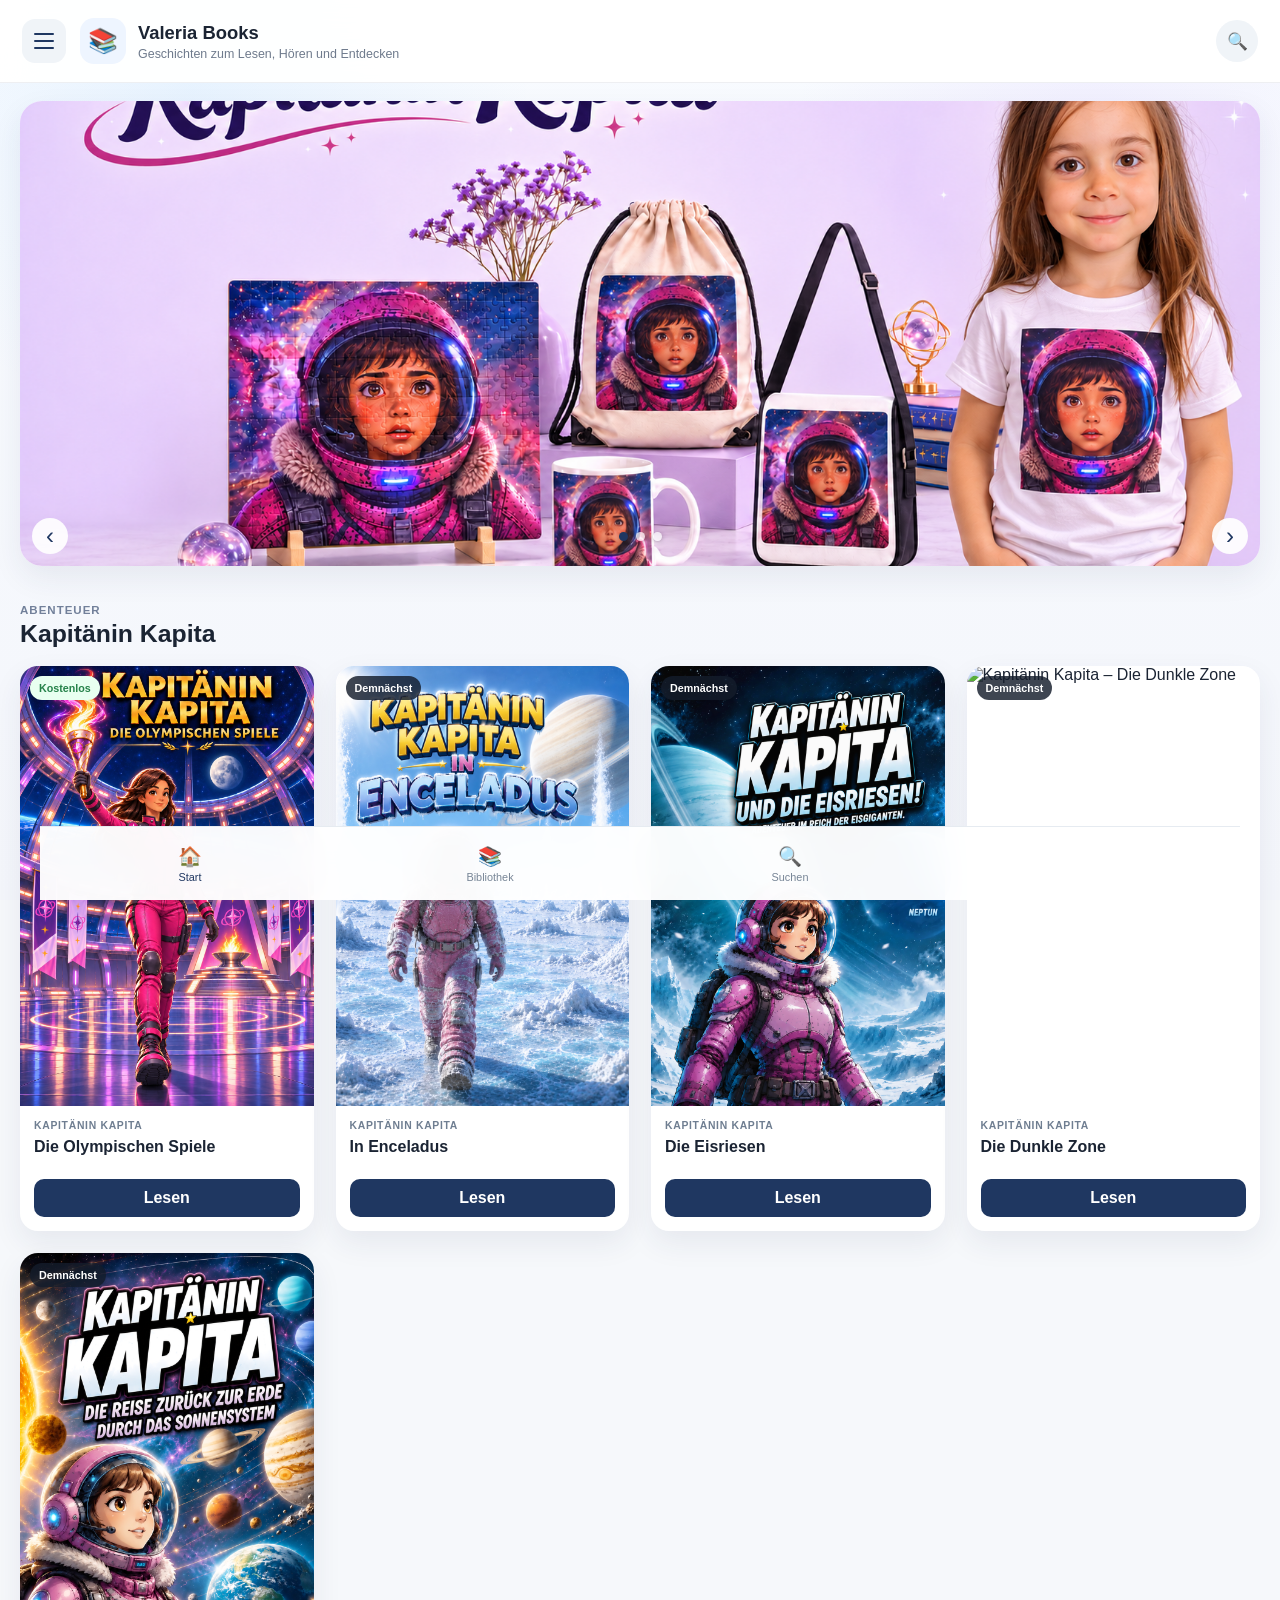
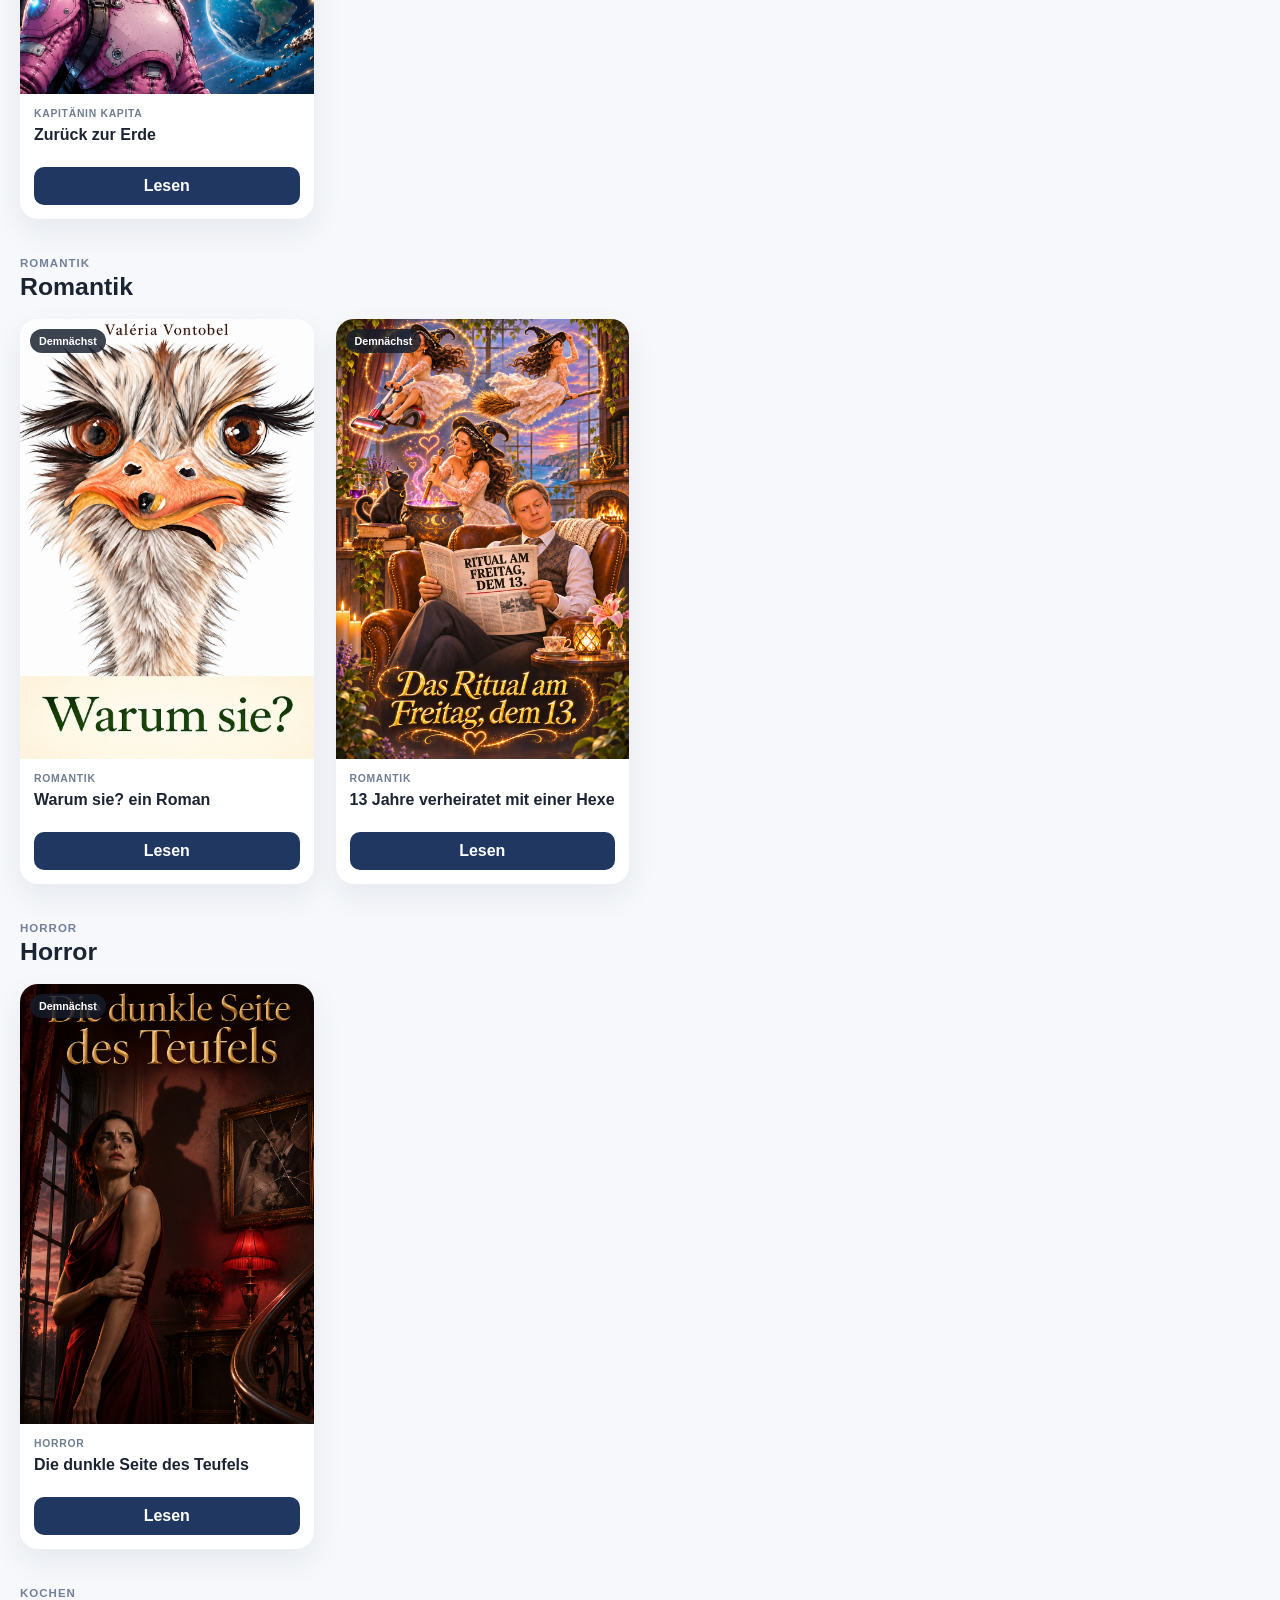
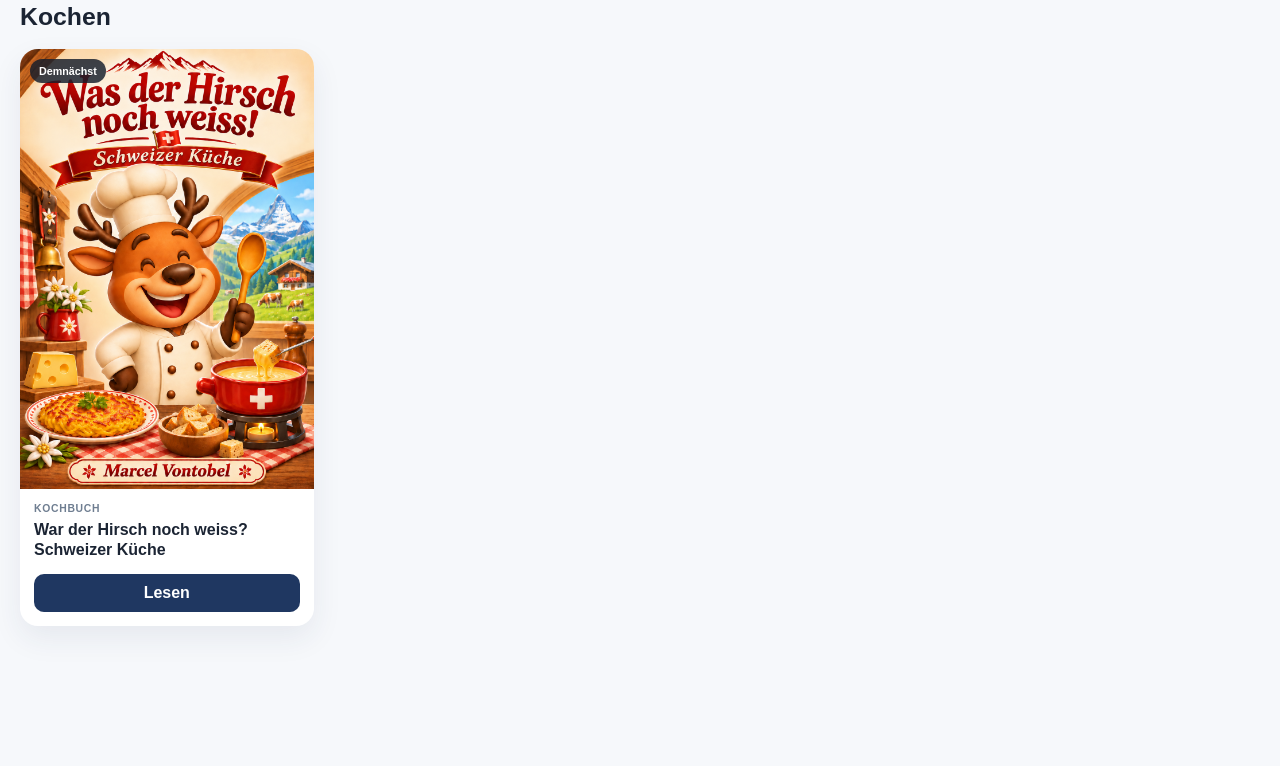
==== commit f1d1f4fa: "Aktualisieren von index.html" ====
--- a/index.html
+++ b/index.html
@@ -101,7 +101,7 @@
         </article>
 
         <article class="book-card" data-book="zurueck-erde" data-genres="abenteuer" data-status="soon">
-          <div class="cover-wrapper"><img src="img/volta para terra.jpg" class="book-cover" alt="Kapitänin Kapita – Zurück zur Erde"><span class="book-badge locked">Demnächst</span></div>
+          <div class="cover-wrapper"><img src="img/IMG_20261128_055833.png" class="book-cover" alt="Kapitänin Kapita – Zurück zur Erde"><span class="book-badge locked">Demnächst</span></div>
           <div class="book-info"><span class="book-series">KAPITÄNIN KAPITA</span><h3>Zurück zur Erde</h3><a class="book-button" href="zurueck-zur-erde.html">Lesen</a></div>
         </article>
       </div>
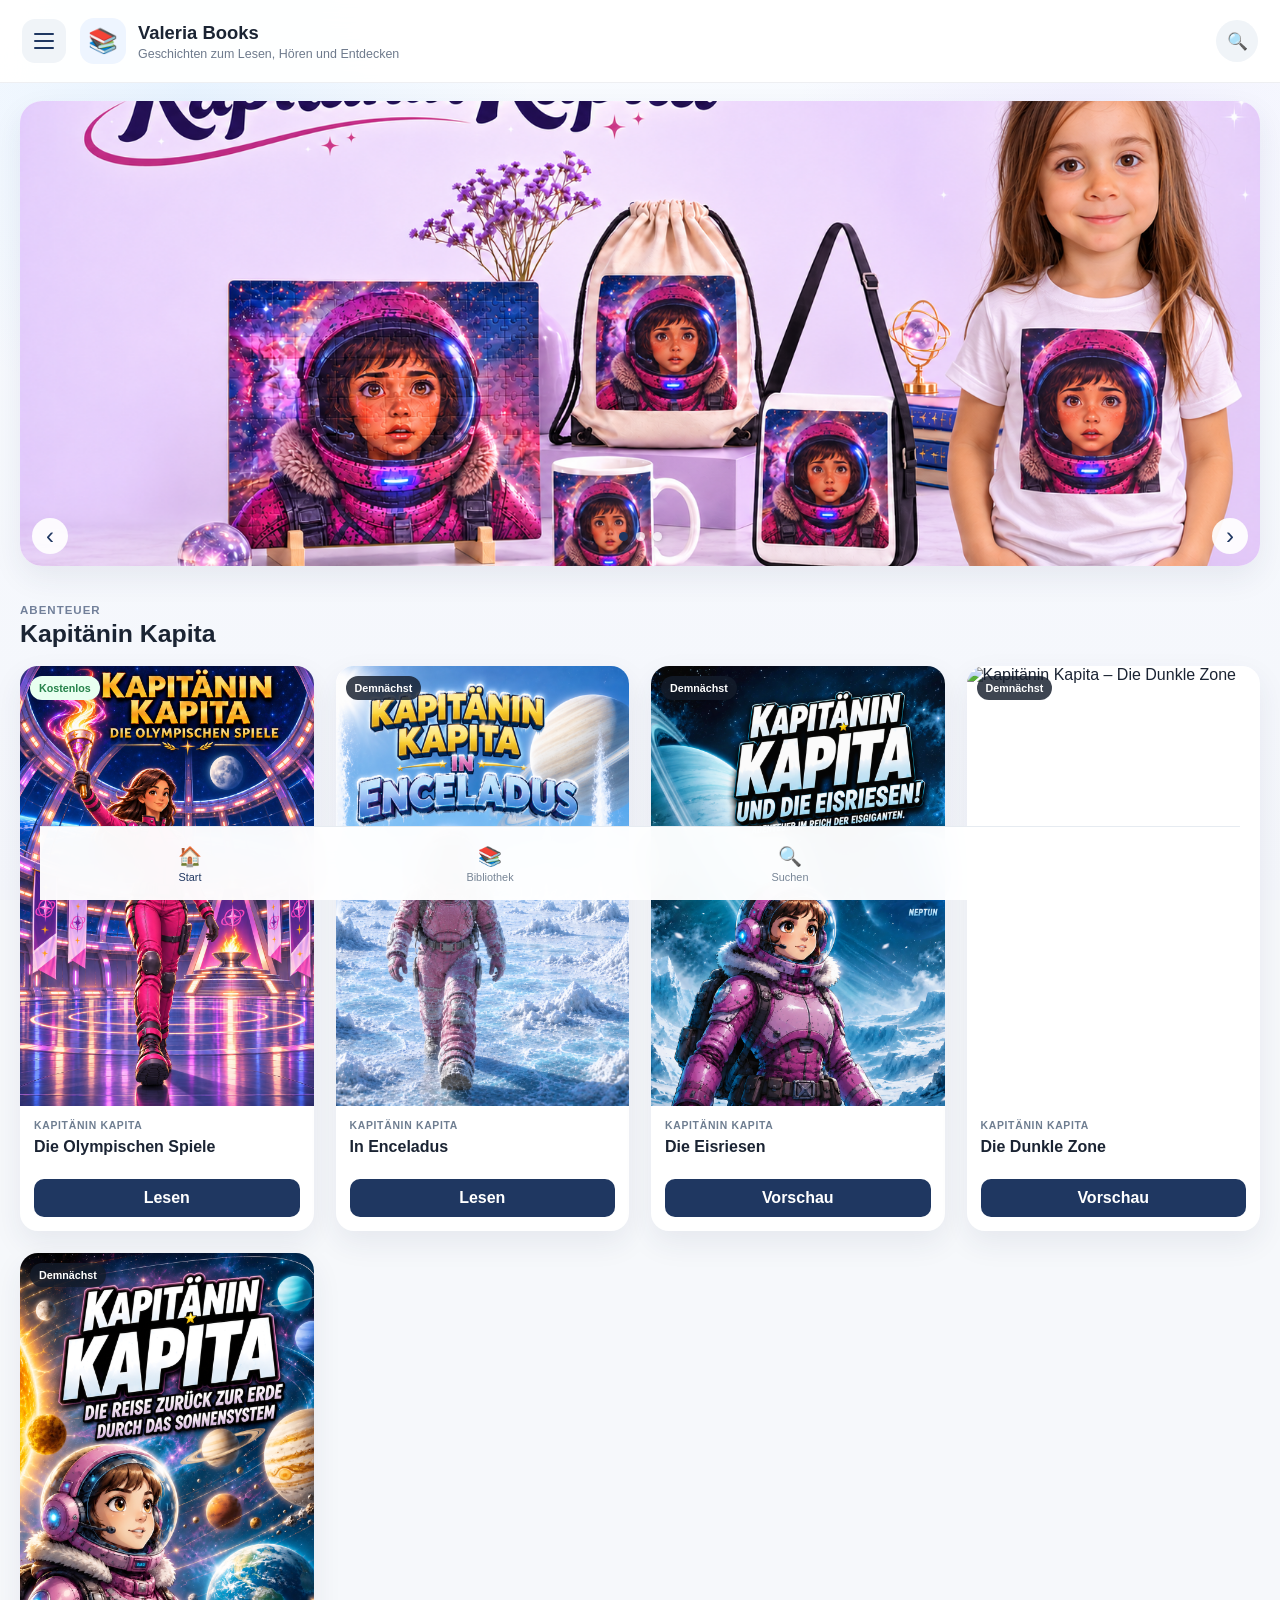
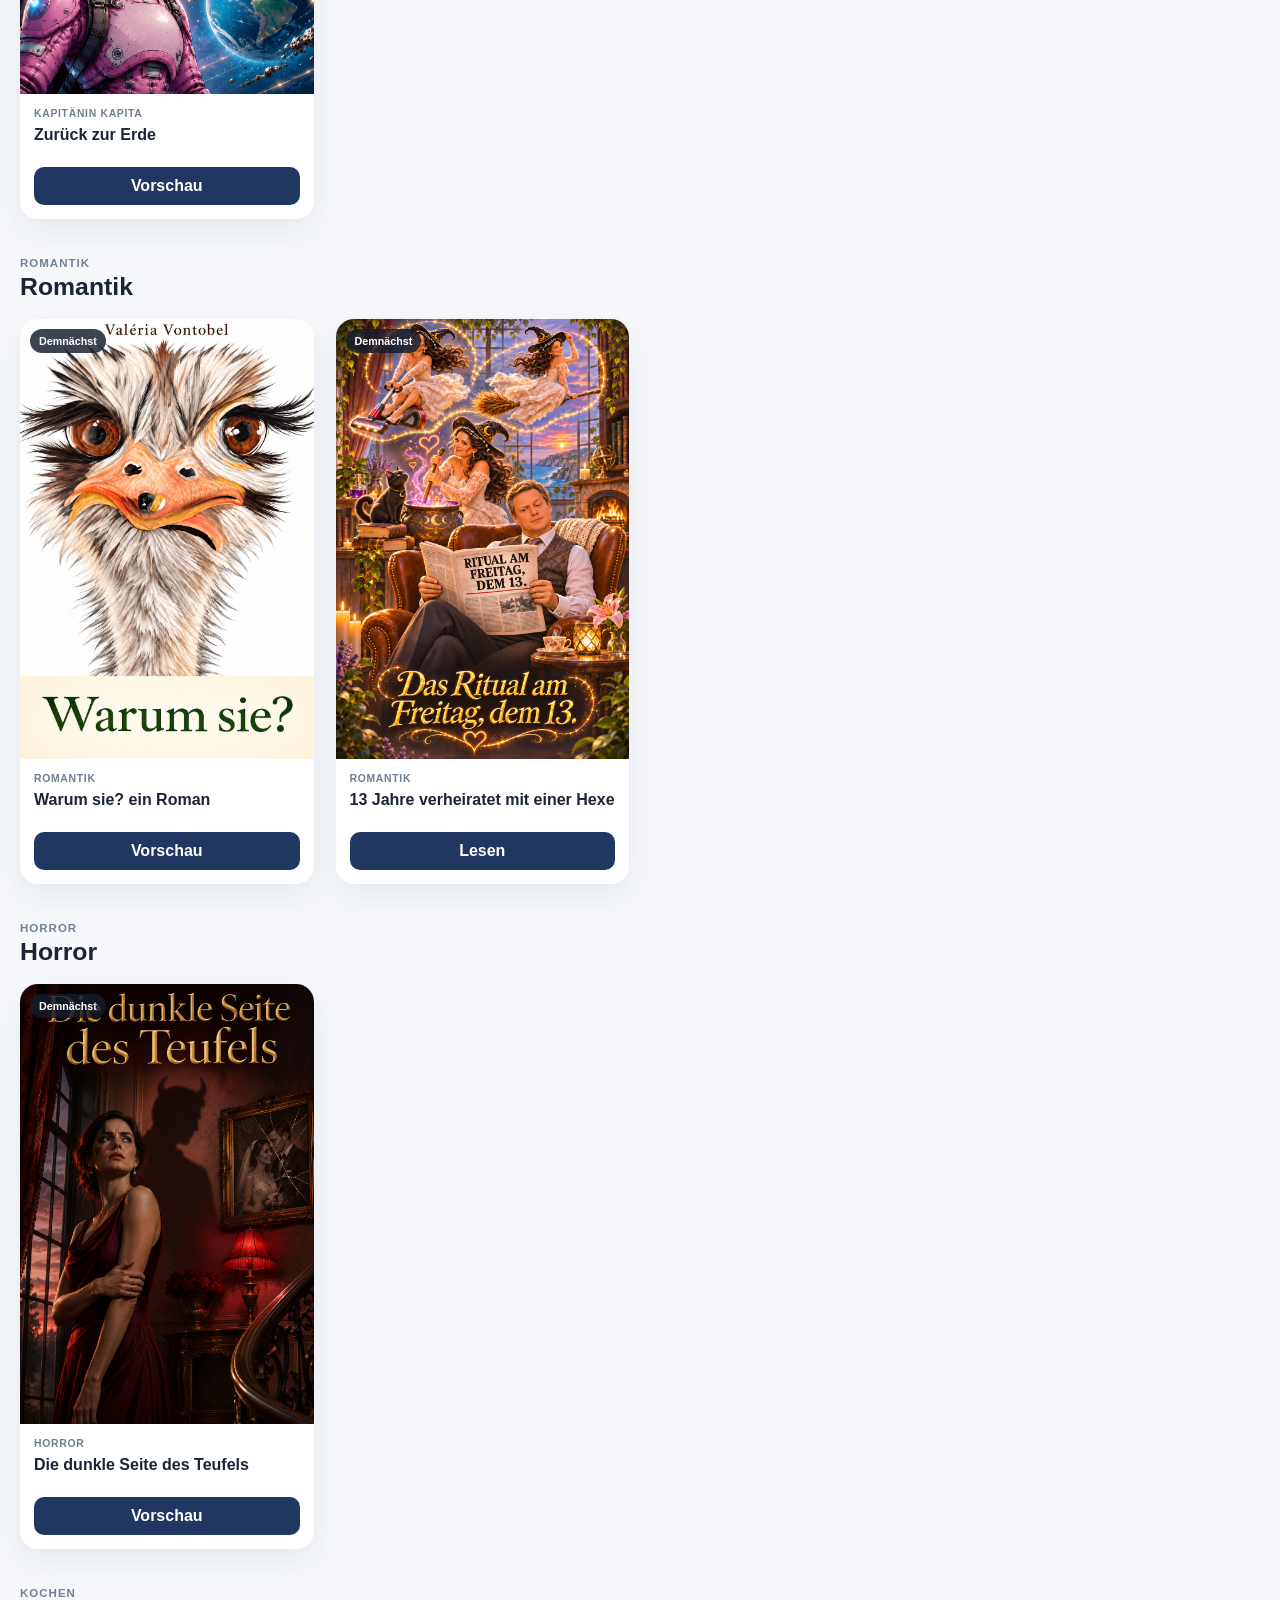
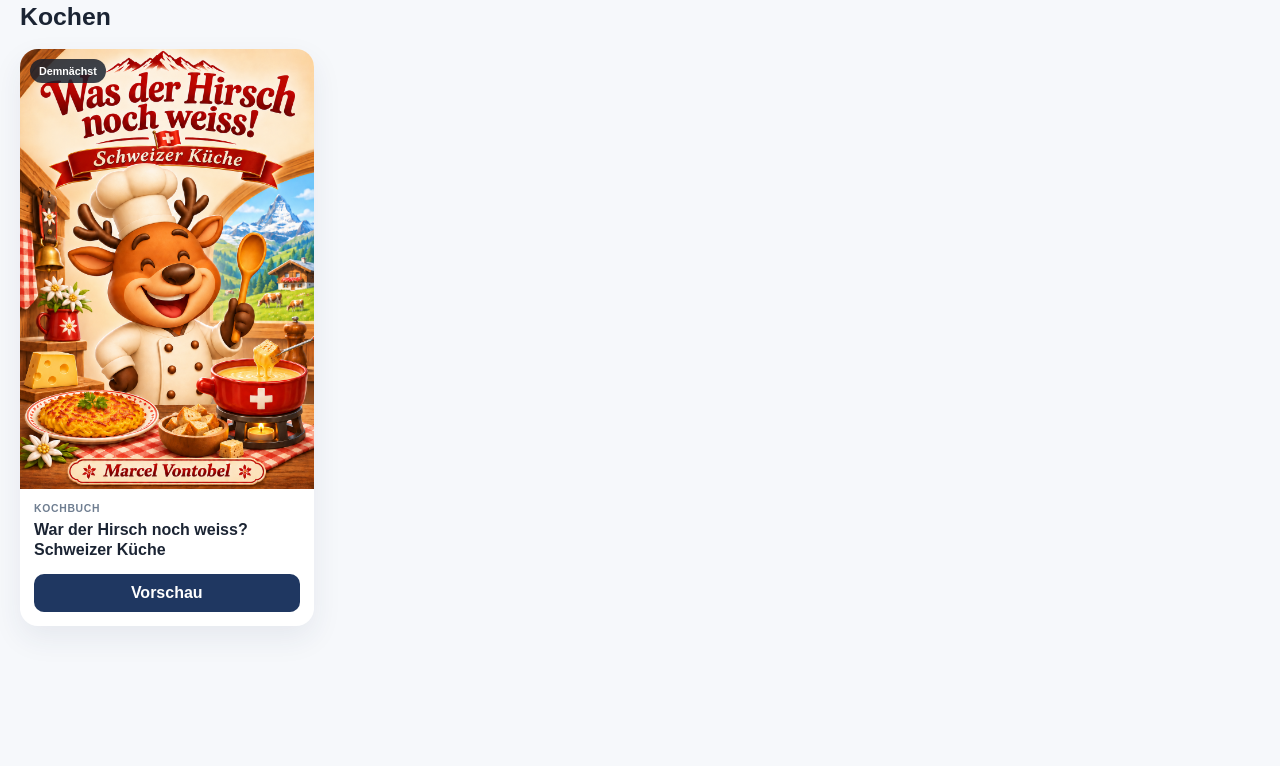
==== commit b3afee61: "Aktualisieren von index.html" ====
--- a/index.html
+++ b/index.html
@@ -92,17 +92,17 @@
 
         <article class="book-card" data-book="eisriesen" data-genres="abenteuer" data-status="soon">
           <div class="cover-wrapper"><img src="img/IMG_20261128_060818.png" class="book-cover" alt="Kapitänin Kapita – Die Eisriesen"><span class="book-badge locked">Demnächst</span></div>
-          <div class="book-info"><span class="book-series">KAPITÄNIN KAPITA</span><h3>Die Eisriesen</h3><a class="book-button" href="eisreisen.html">Lesen</a></div>
+          <div class="book-info"><span class="book-series">KAPITÄNIN KAPITA</span><h3>Die Eisriesen</h3><a class="book-button" href="eisreisen.html">Vorschau</a></div>
         </article>
 
         <article class="book-card" data-book="dunkle-zone" data-genres="abenteuer" data-status="soon">
           <div class="cover-wrapper"><img src="img/file_00000000fdec82109ca26f36ee2c0033.pngfile_00000000fdec82109ca26f36ee2c0033.png" class="book-cover" alt="Kapitänin Kapita – Die Dunkle Zone"><span class="book-badge locked">Demnächst</span></div>
-          <div class="book-info"><span class="book-series">KAPITÄNIN KAPITA</span><h3>Die Dunkle Zone</h3><a class="book-button" href="dunkle-zone.html">Lesen</a></div>
+          <div class="book-info"><span class="book-series">KAPITÄNIN KAPITA</span><h3>Die Dunkle Zone</h3><a class="book-button" href="dunkle-zone.html">Vorschau</a></div>
         </article>
 
         <article class="book-card" data-book="zurueck-erde" data-genres="abenteuer" data-status="soon">
           <div class="cover-wrapper"><img src="img/IMG_20261128_055833.png" class="book-cover" alt="Kapitänin Kapita – Zurück zur Erde"><span class="book-badge locked">Demnächst</span></div>
-          <div class="book-info"><span class="book-series">KAPITÄNIN KAPITA</span><h3>Zurück zur Erde</h3><a class="book-button" href="zurueck-zur-erde.html">Lesen</a></div>
+          <div class="book-info"><span class="book-series">KAPITÄNIN KAPITA</span><h3>Zurück zur Erde</h3><a class="book-button" href="zurueck-zur-erde.html">Vorschau</a></div>
         </article>
       </div>
     </section>
@@ -112,7 +112,7 @@
       <div class="book-grid">
         <article class="book-card" data-book="warum-sie" data-genres="romantik" data-status="soon">
           <div class="cover-wrapper"><img src="img/file_0000000092f08210beefaadc569ef934.png" class="book-cover" alt="Warum sie?"><span class="book-badge locked">Demnächst</span></div>
-          <div class="book-info"><span class="book-series">ROMANTIK</span><h3>Warum sie? ein Roman</h3><a class="book-button" href="warum-sie.html">Lesen</a></div>
+          <div class="book-info"><span class="book-series">ROMANTIK</span><h3>Warum sie? ein Roman</h3><a class="book-button" href="warum-sie.html">Vorschau</a></div>
         </article>
         <article class="book-card" data-book="33-jahre-hexe" data-genres="romantik" data-status="soon">
           <div class="cover-wrapper"><img src="img/file_00000000ebf08210982a9cc4c1b26bf6.jpg" class="book-cover" alt="13 Jahre verheiratet mit einer Hexe"><span class="book-badge locked">Demnächst</span></div>
@@ -157,9 +157,7 @@
         <a
           class="book-button"
           href="die-dunkle-seite-des-teufels.html"
-        >
-          Lesen
-        </a>
+        >Vorschau</a>
       </div>
     </article>
 
@@ -175,7 +173,7 @@
       <div class="book-grid">
         <article class="book-card" data-book="schweizer-kueche" data-genres="kochen" data-status="soon">
           <div class="cover-wrapper"><img src="img/file_0000000044d082108f088b40fbda5c74.png" class="book-cover" alt="War der Hirsch noch weiss? Schweizer Küche"><span class="book-badge locked">Demnächst</span></div>
-          <div class="book-info"><span class="book-series">KOCHBUCH</span><h3>War der Hirsch noch weiss? Schweizer Küche</h3><a class="book-button" href="war-der-hirsch-noch-weiss.html">Lesen</a></div>
+          <div class="book-info"><span class="book-series">KOCHBUCH</span><h3>War der Hirsch noch weiss? Schweizer Küche</h3><a class="book-button" href="war-der-hirsch-noch-weiss.html">Vorschau</a></div>
         
       </div>
     </section>
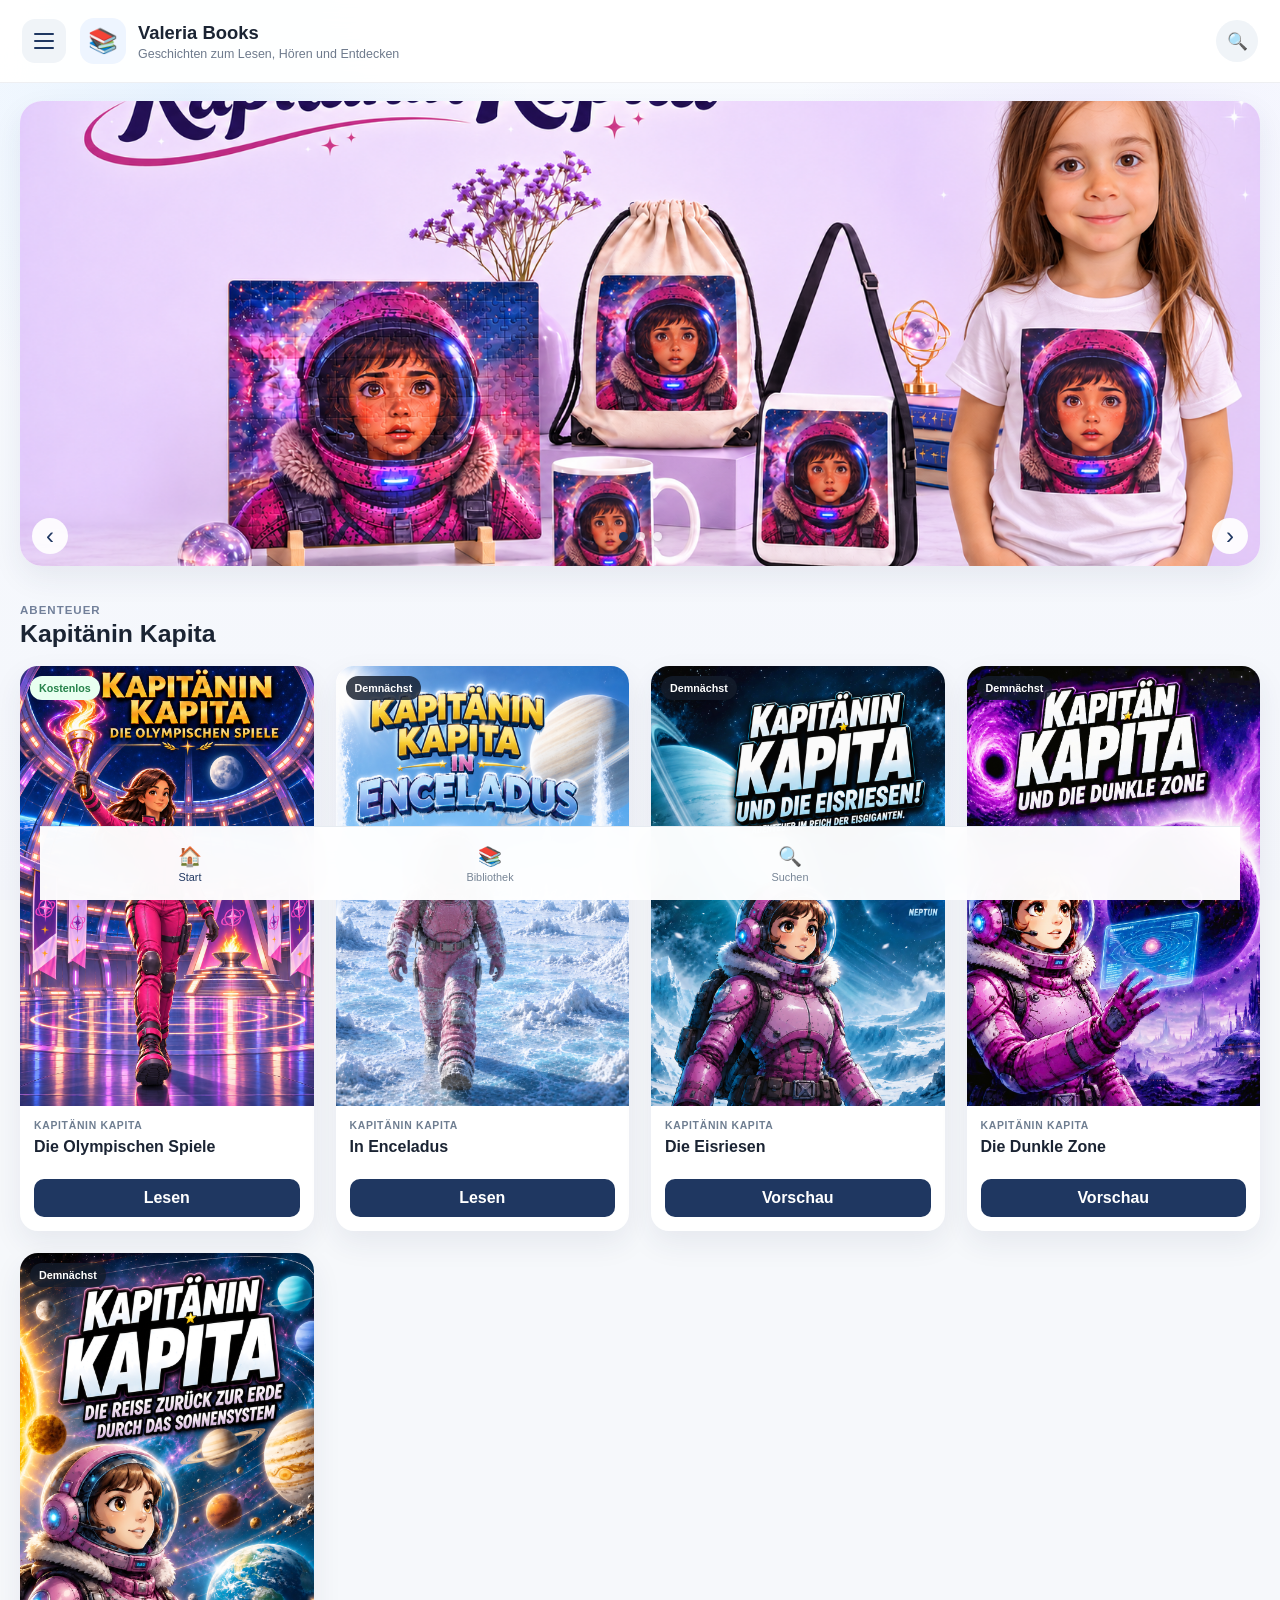
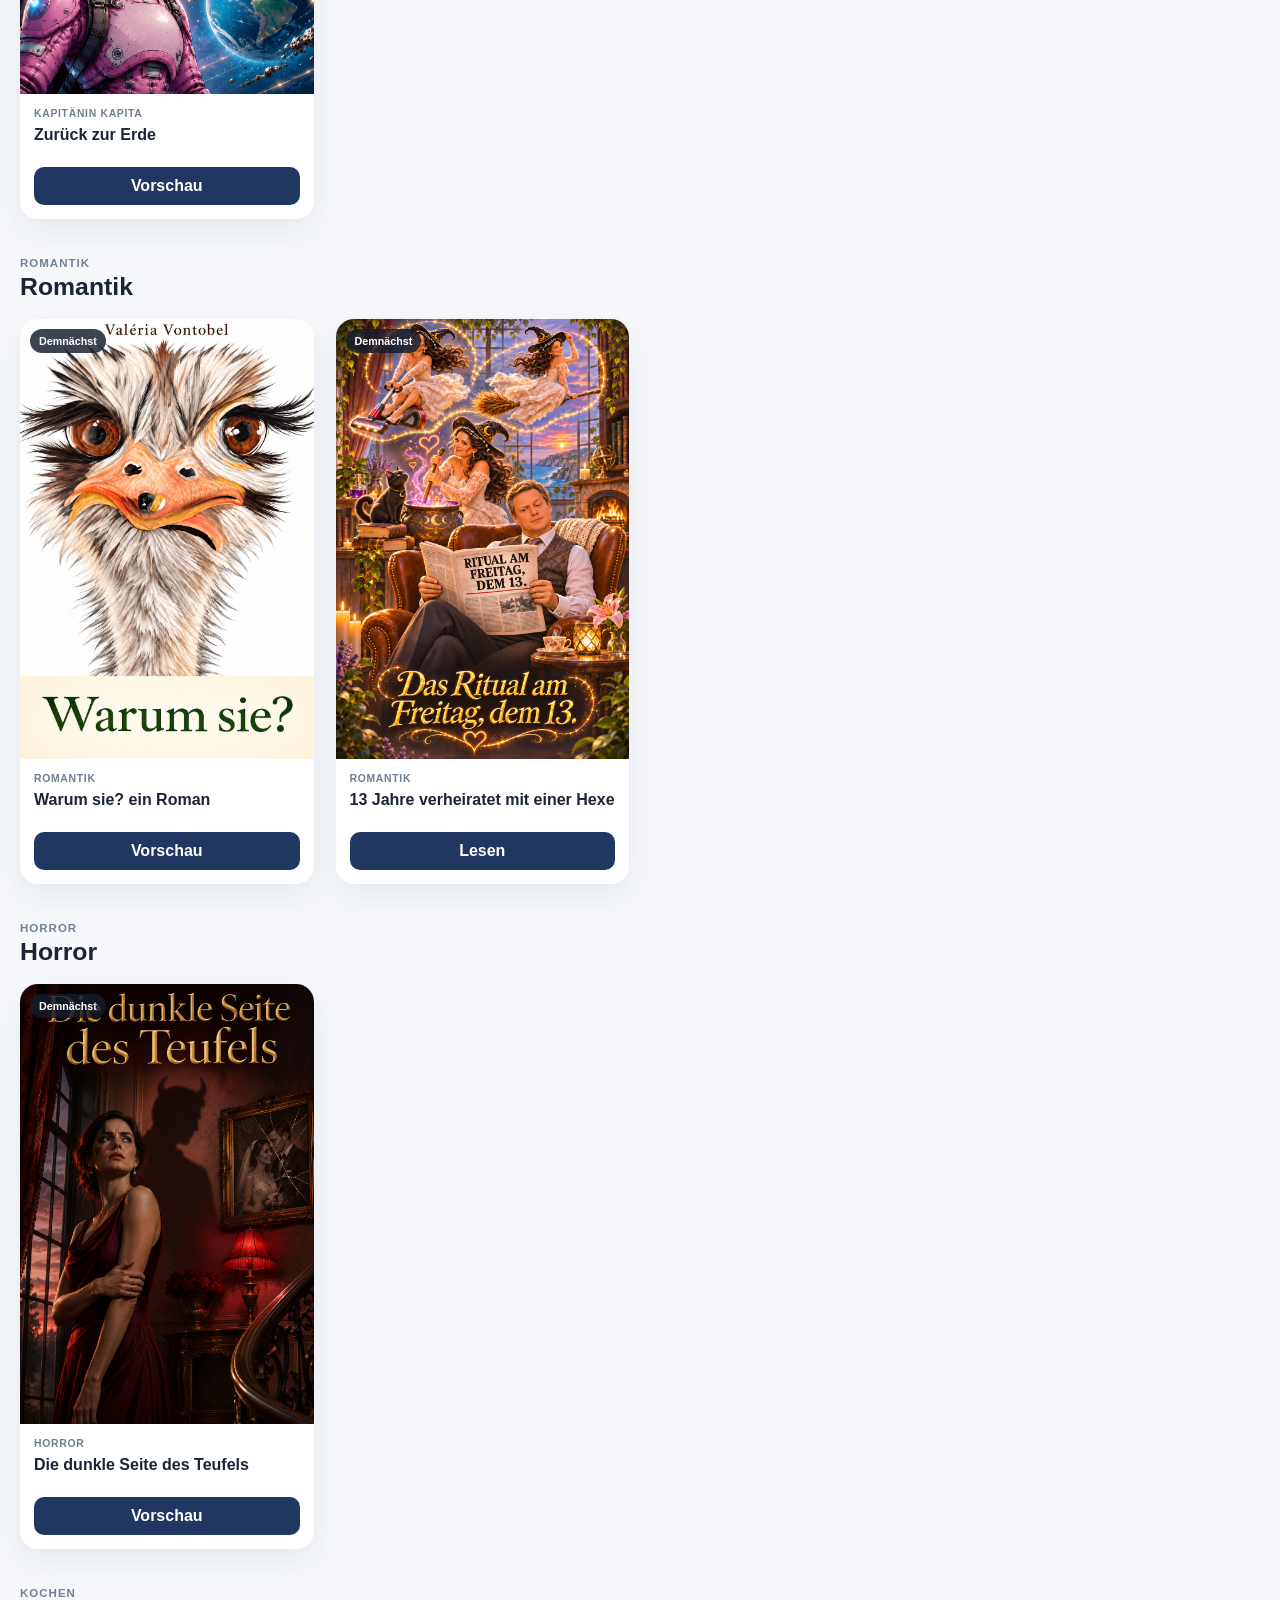
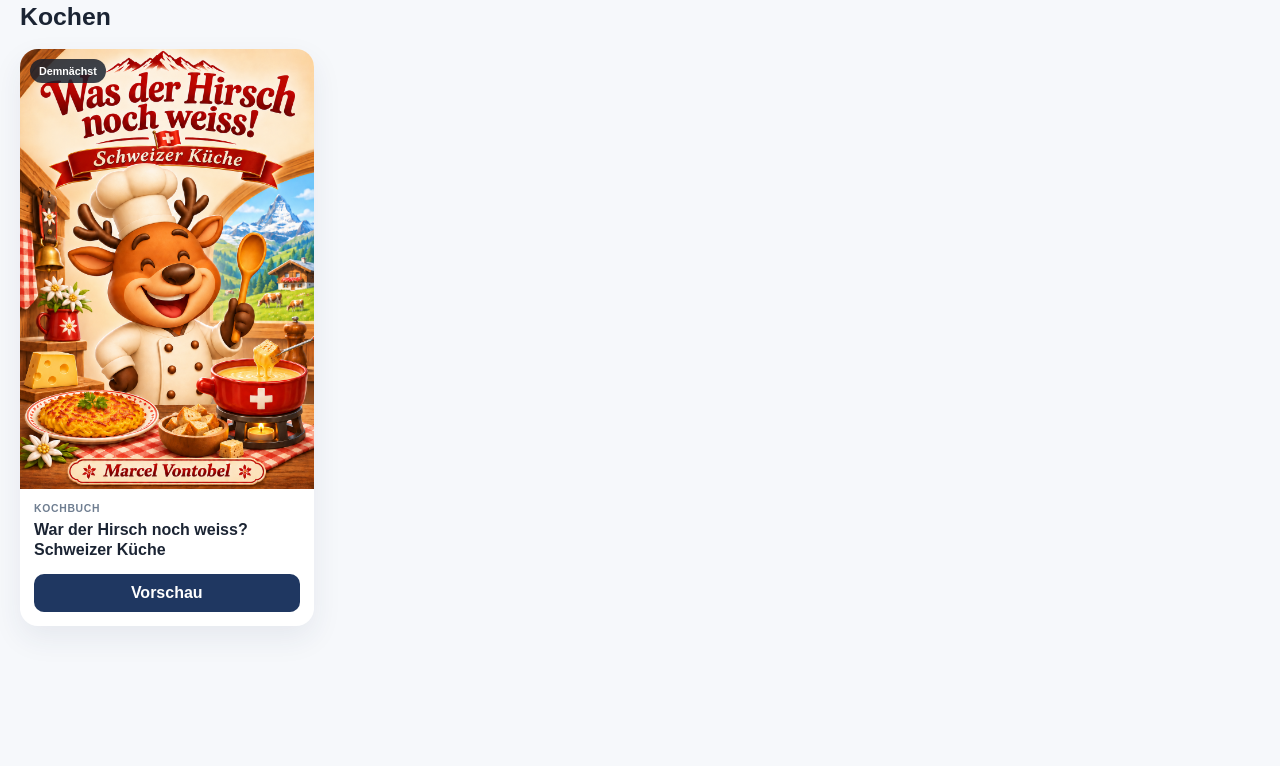
==== commit 3f782f34: "Aktualisieren von index.html" ====
--- a/index.html
+++ b/index.html
@@ -96,7 +96,7 @@
         </article>
 
         <article class="book-card" data-book="dunkle-zone" data-genres="abenteuer" data-status="soon">
-          <div class="cover-wrapper"><img src="img/file_00000000fdec82109ca26f36ee2c0033.pngfile_00000000fdec82109ca26f36ee2c0033.png" class="book-cover" alt="Kapitänin Kapita – Die Dunkle Zone"><span class="book-badge locked">Demnächst</span></div>
+          <div class="cover-wrapper"><img src="img/file_00000000991c8210a03d88568ab6cfae.png" class="book-cover" alt="Kapitänin Kapita – Die Dunkle Zone"><span class="book-badge locked">Demnächst</span></div>
           <div class="book-info"><span class="book-series">KAPITÄNIN KAPITA</span><h3>Die Dunkle Zone</h3><a class="book-button" href="dunkle-zone.html">Vorschau</a></div>
         </article>
 
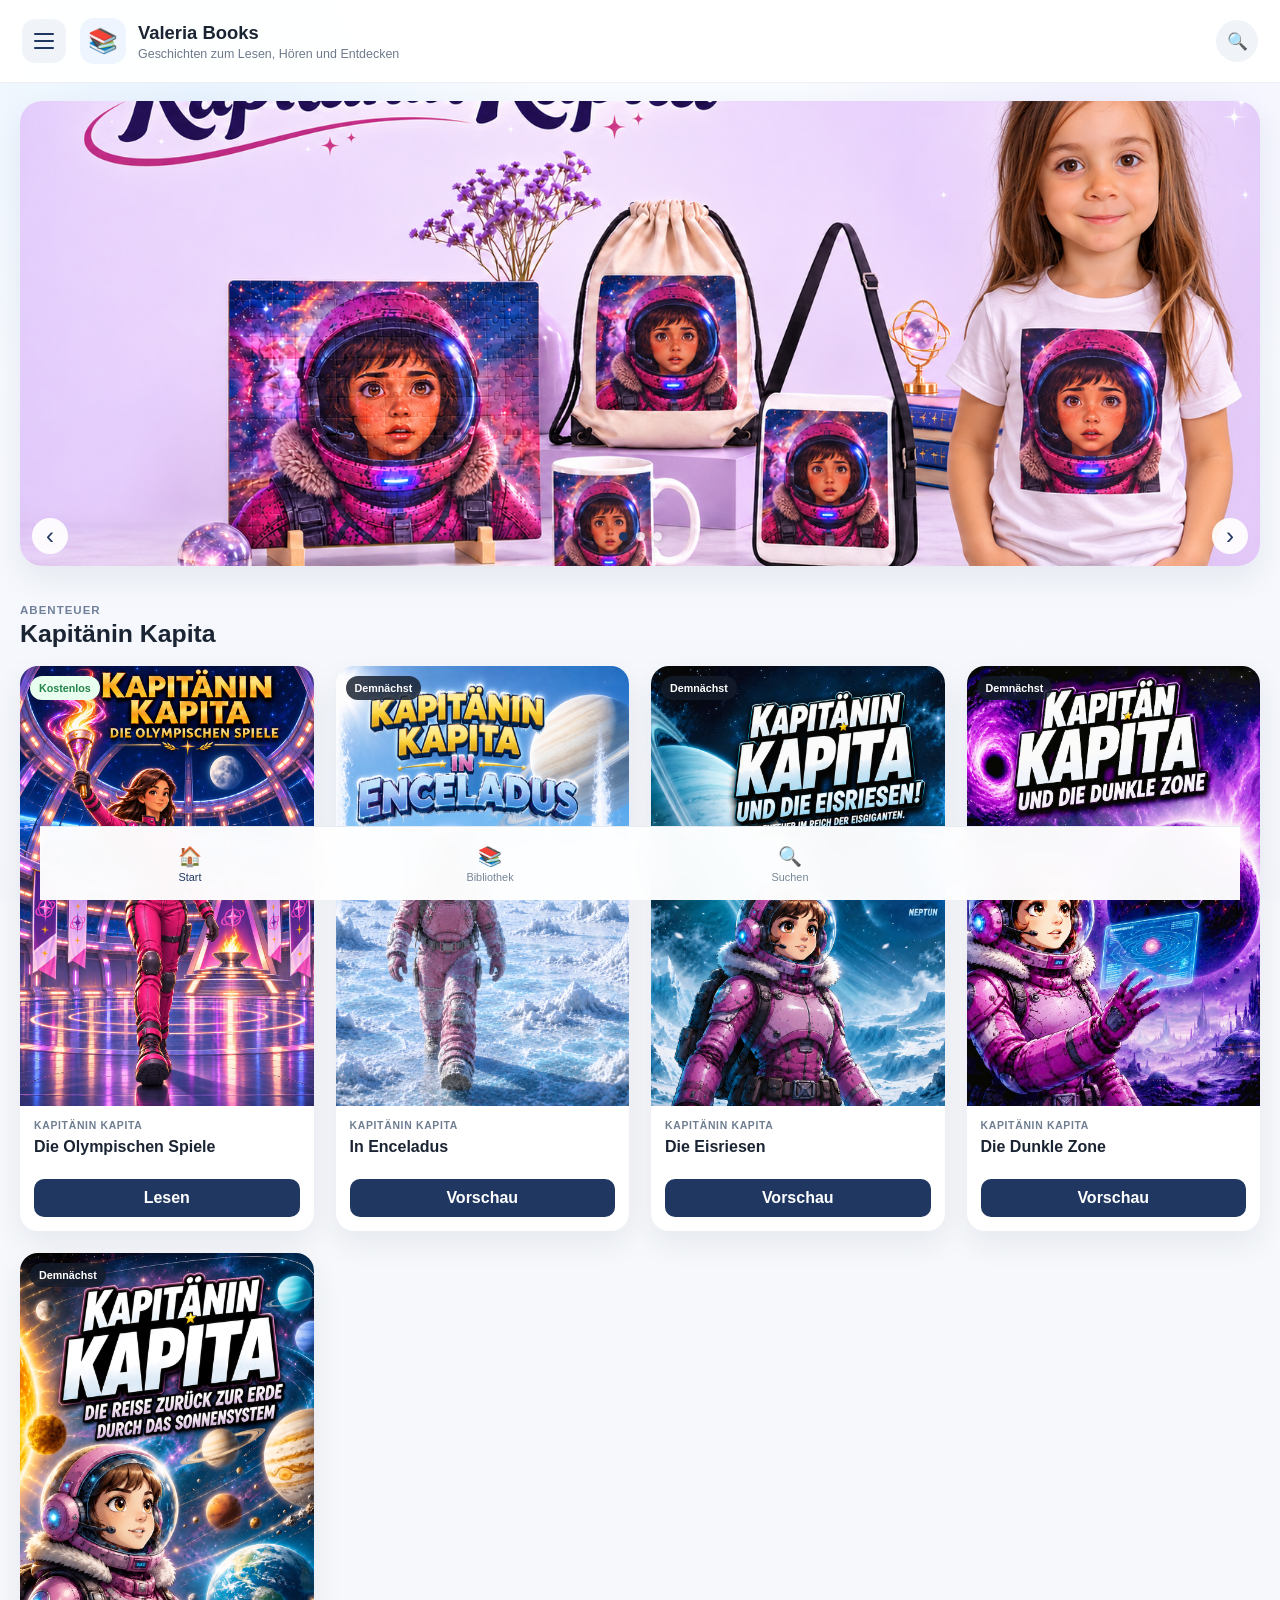
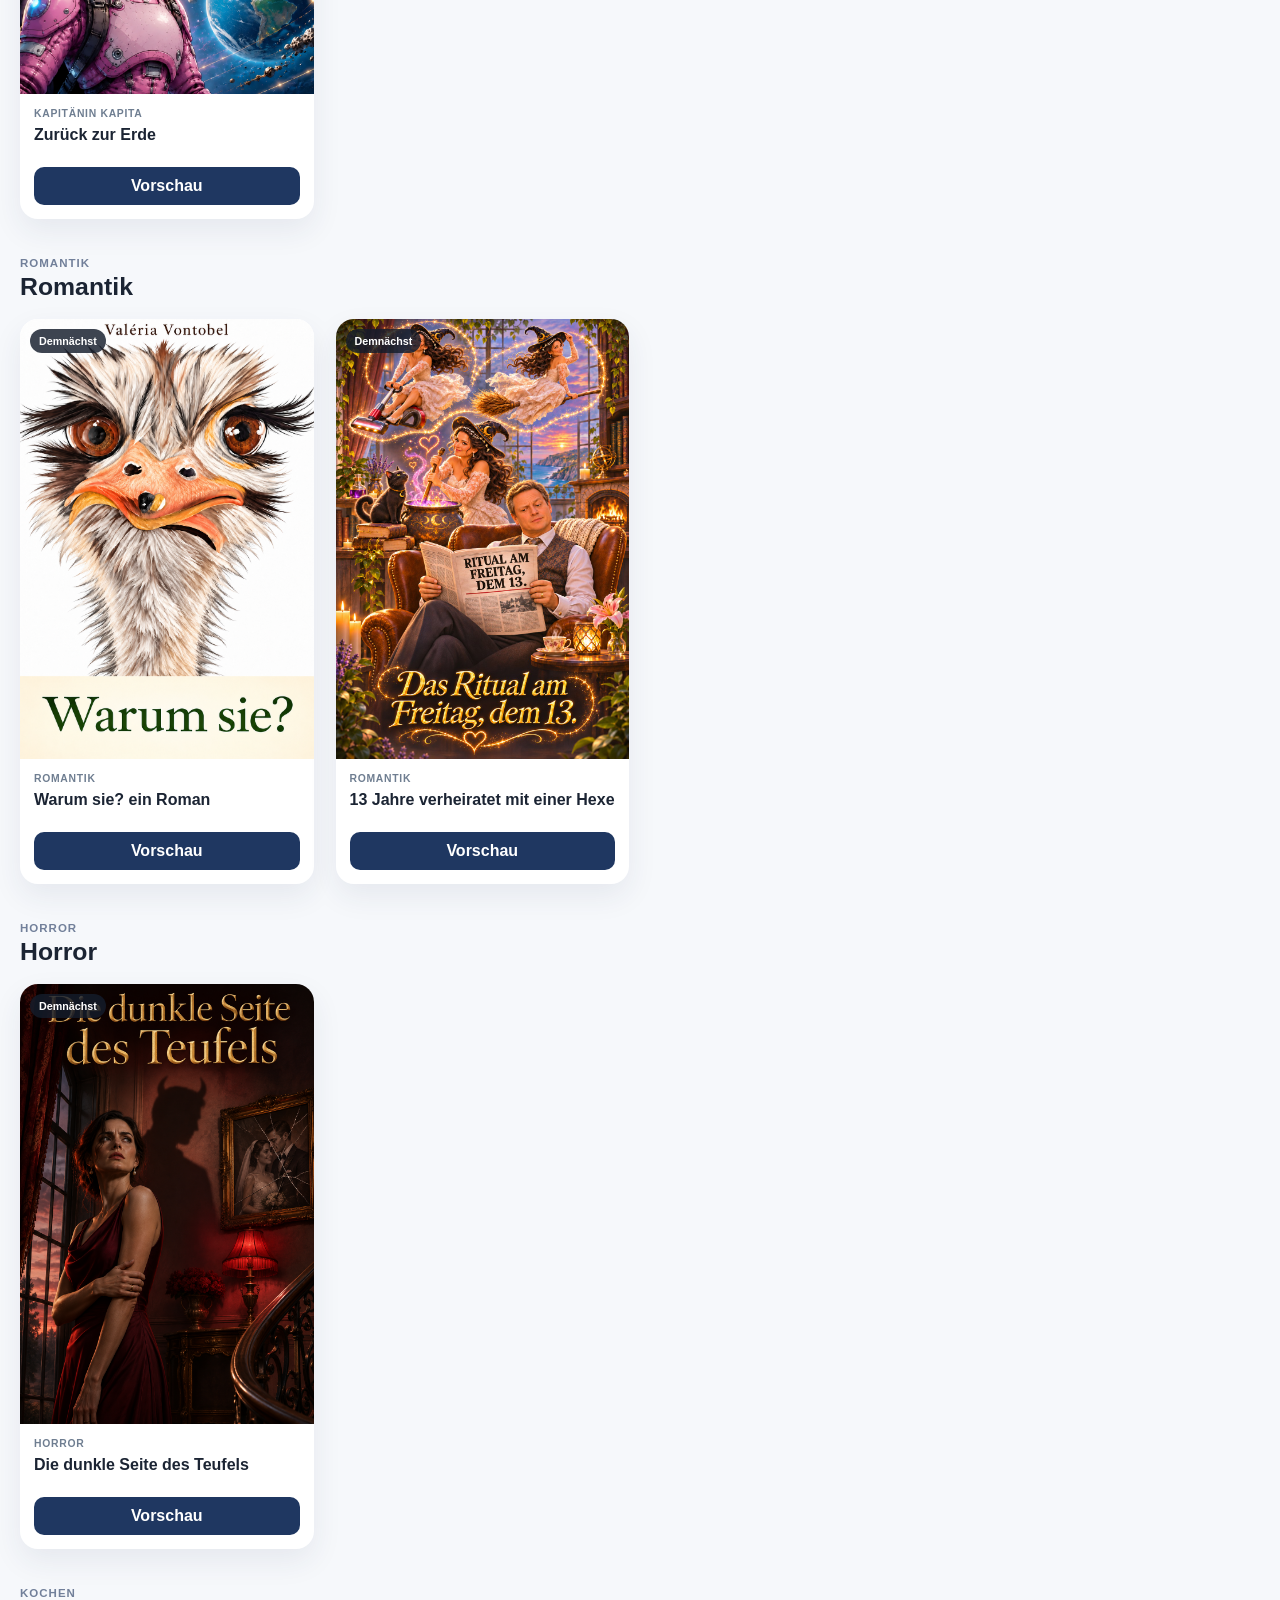
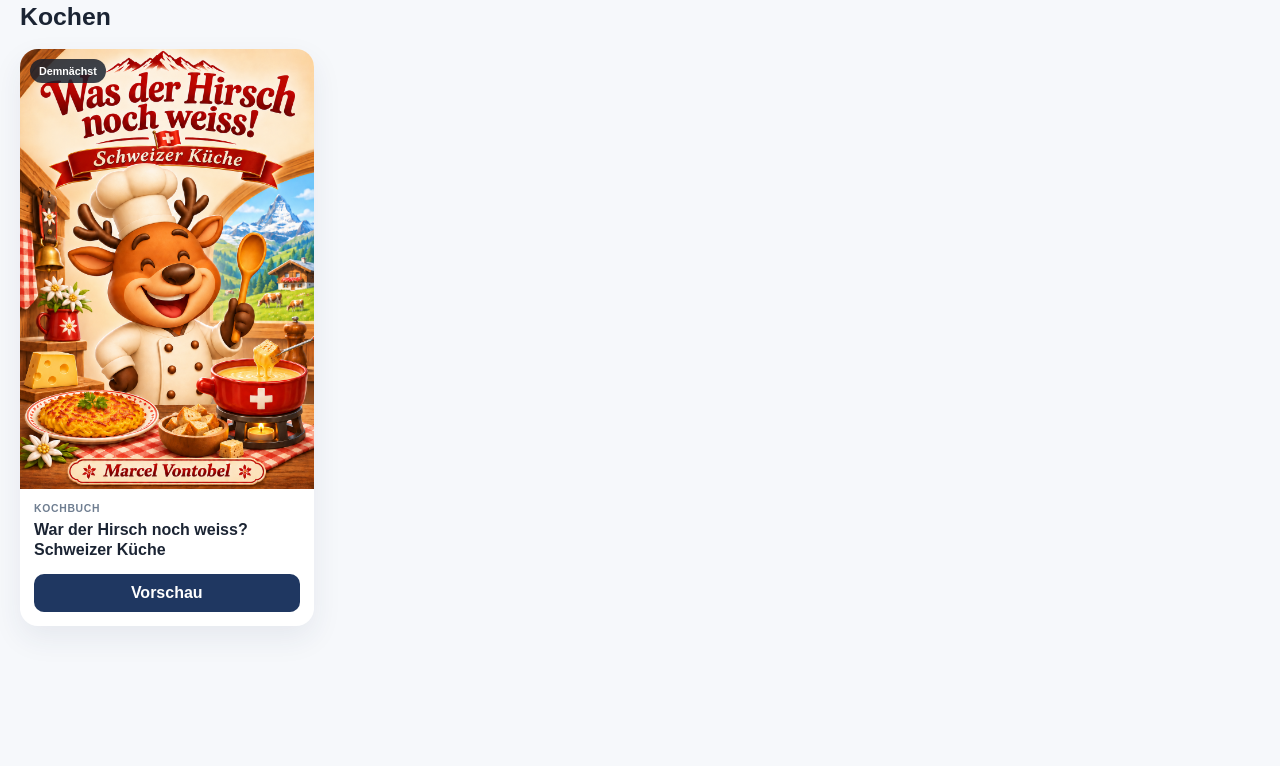
==== commit ffa67694: "Aktualisieren von index.html" ====
--- a/index.html
+++ b/index.html
@@ -87,7 +87,7 @@
 
         <article class="book-card" data-book="enceladus" data-genres="abenteuer" data-status="soon">
           <div class="cover-wrapper"><img src="img/file_00000000fdec82109ca26f36ee2c0033.png" class="book-cover" alt="Kapitänin Kapita – In Enceladus"><span class="book-badge locked">Demnächst</span></div>
-          <div class="book-info"><span class="book-series">KAPITÄNIN KAPITA</span><h3>In Enceladus</h3><a class="book-button" href="flipbuch2.html">Lesen</a></div>
+          <div class="book-info"><span class="book-series">KAPITÄNIN KAPITA</span><h3>In Enceladus</h3><a class="book-button" href="flipbuch2.html">Vorschau</a></div>
         </article>
 
         <article class="book-card" data-book="eisriesen" data-genres="abenteuer" data-status="soon">
@@ -116,7 +116,7 @@
         </article>
         <article class="book-card" data-book="33-jahre-hexe" data-genres="romantik" data-status="soon">
           <div class="cover-wrapper"><img src="img/file_00000000ebf08210982a9cc4c1b26bf6.jpg" class="book-cover" alt="13 Jahre verheiratet mit einer Hexe"><span class="book-badge locked">Demnächst</span></div>
-          <div class="book-info"><span class="book-series">ROMANTIK</span><h3>13 Jahre verheiratet mit einer Hexe</h3><a class="book-button" href="33-jahre-verheiratet-mit-einer-hexe.html">Lesen</a></div>
+          <div class="book-info"><span class="book-series">ROMANTIK</span><h3>13 Jahre verheiratet mit einer Hexe</h3><a class="book-button" href="33-jahre-verheiratet-mit-einer-hexe.html">Vorschau</a></div>
         </article>
         
       </div>
